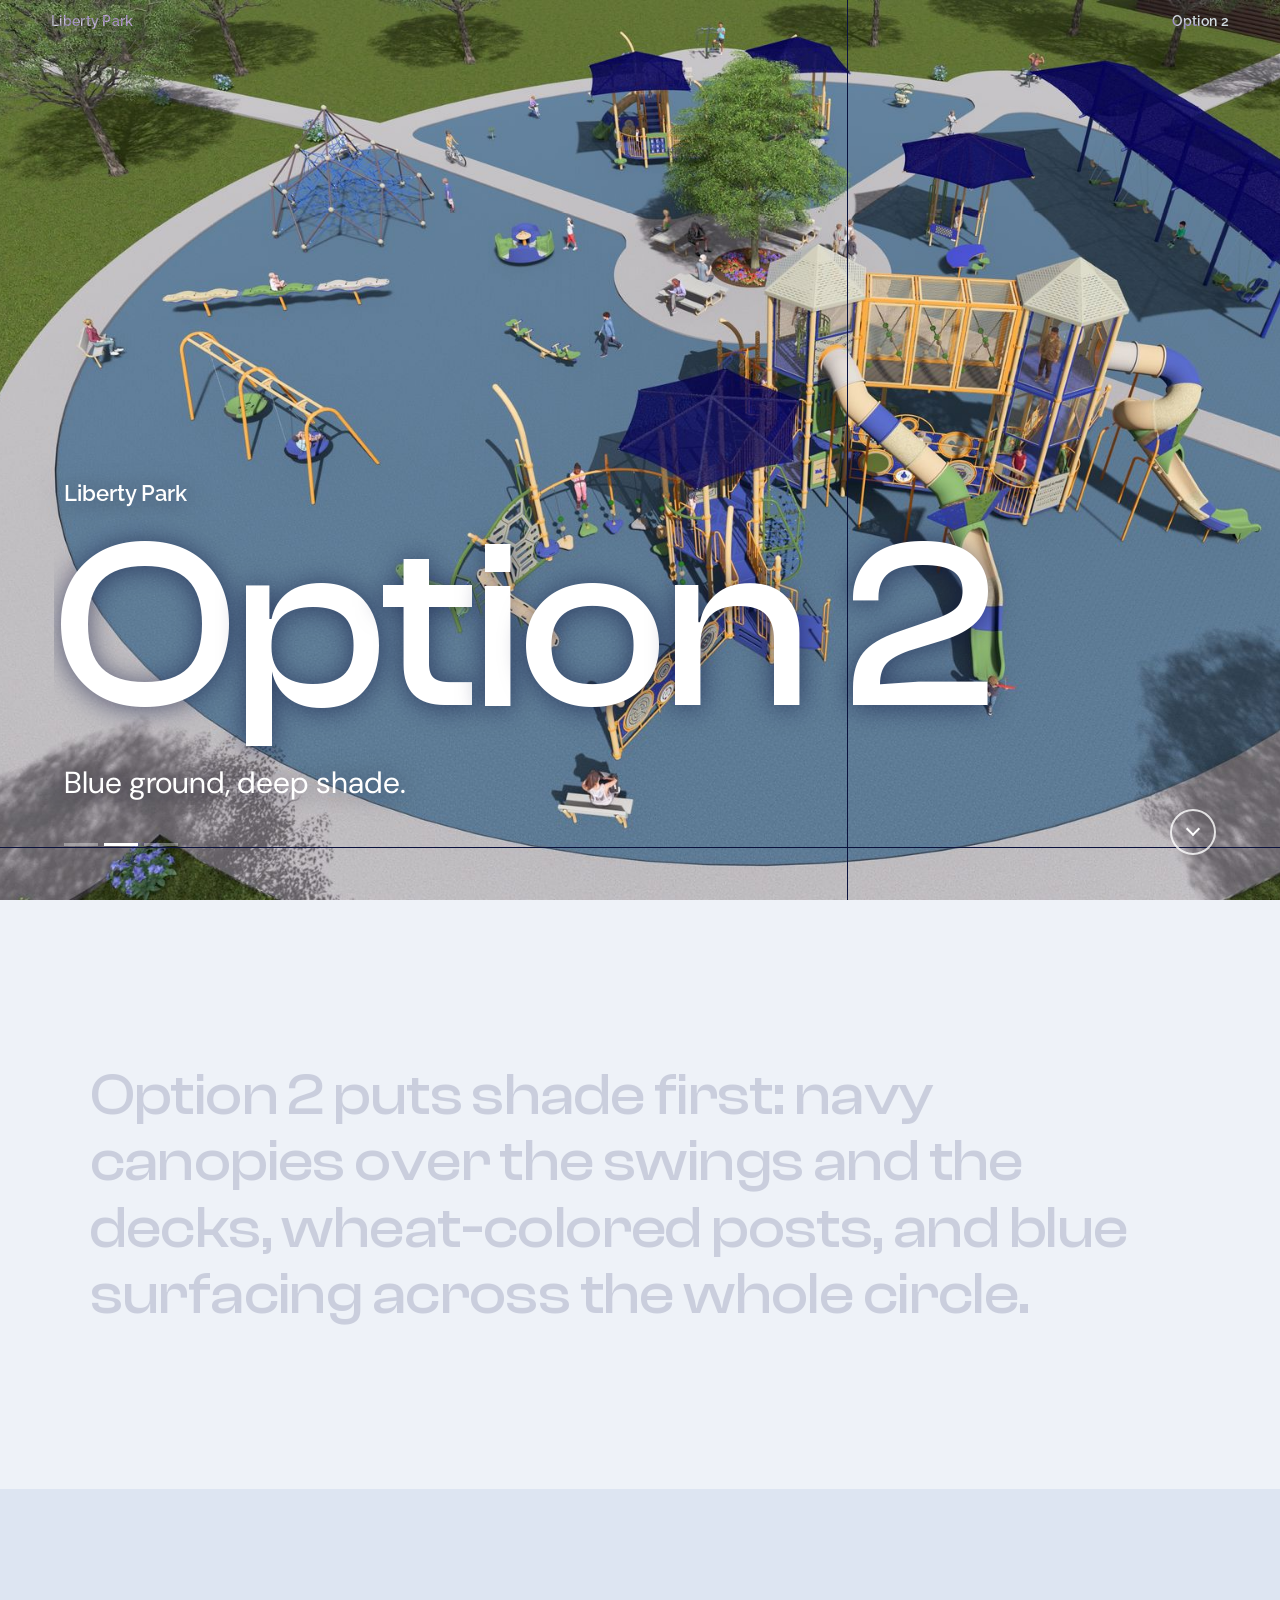
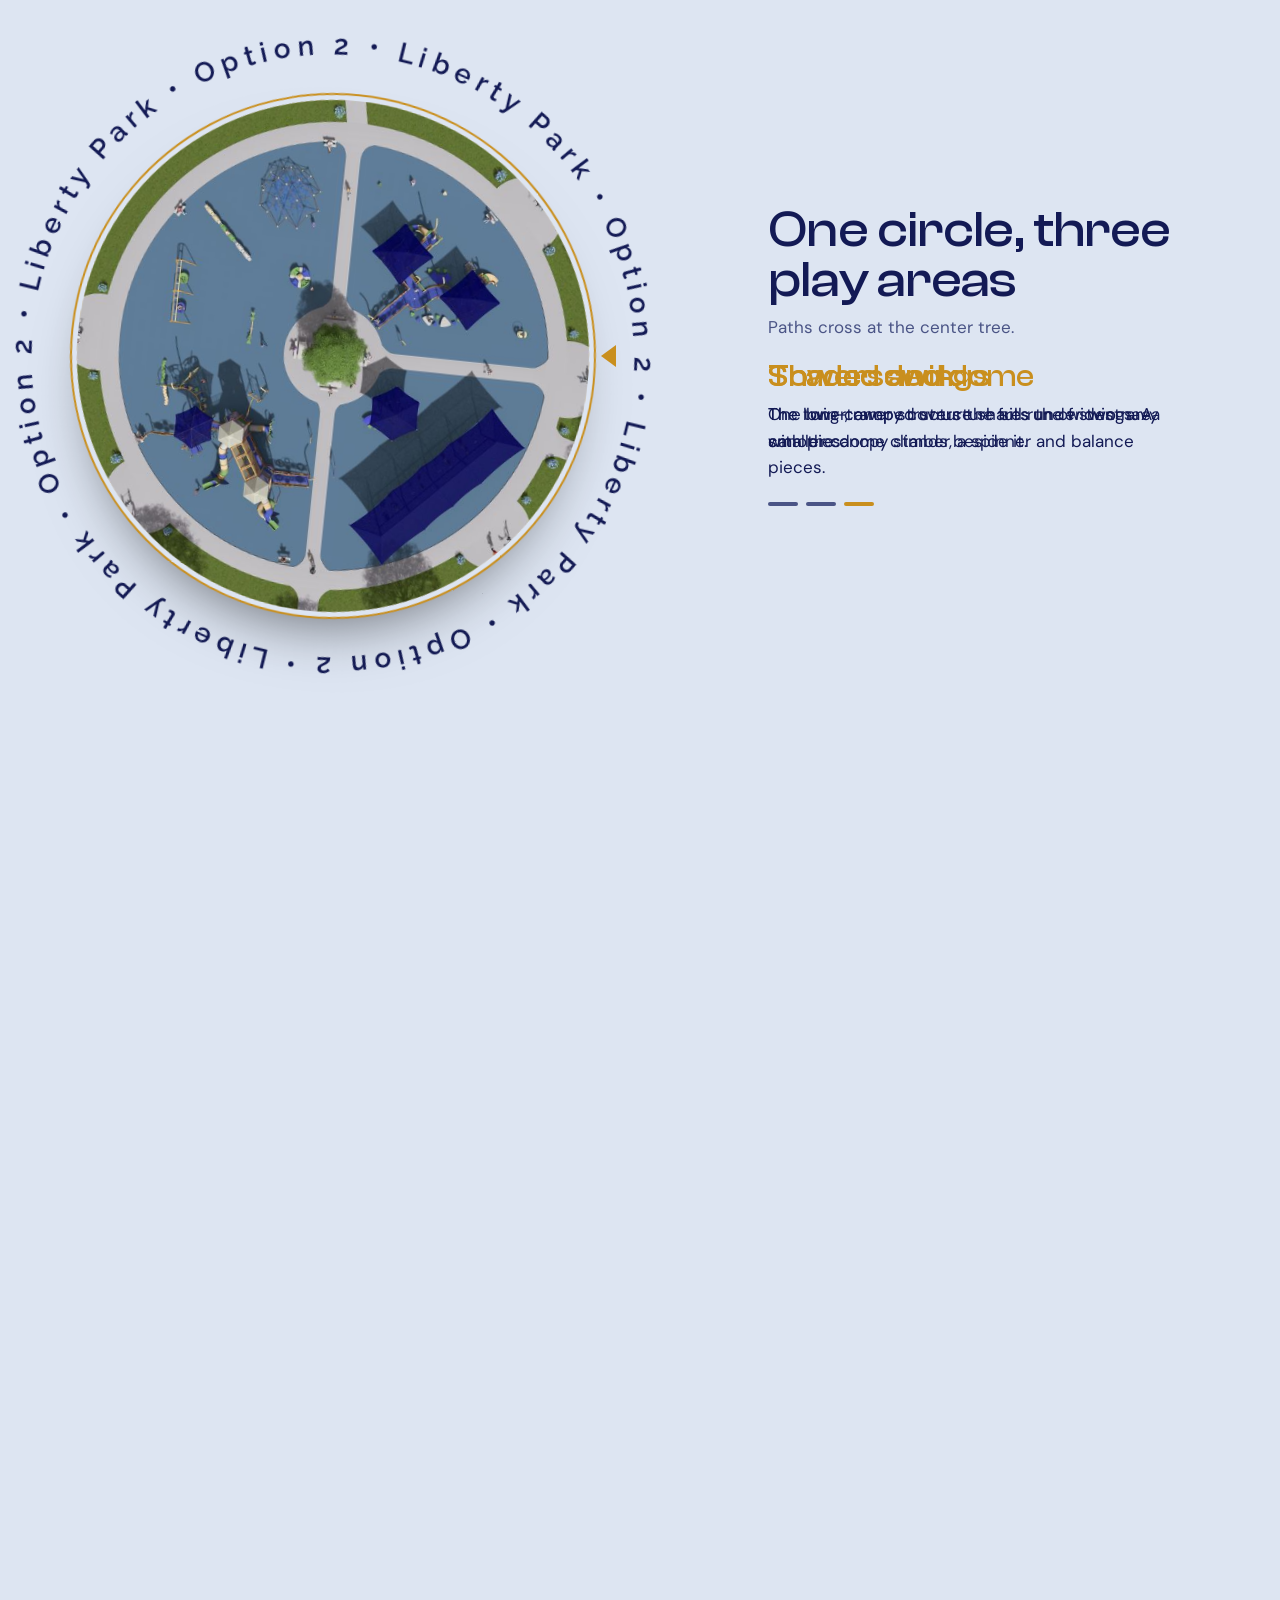
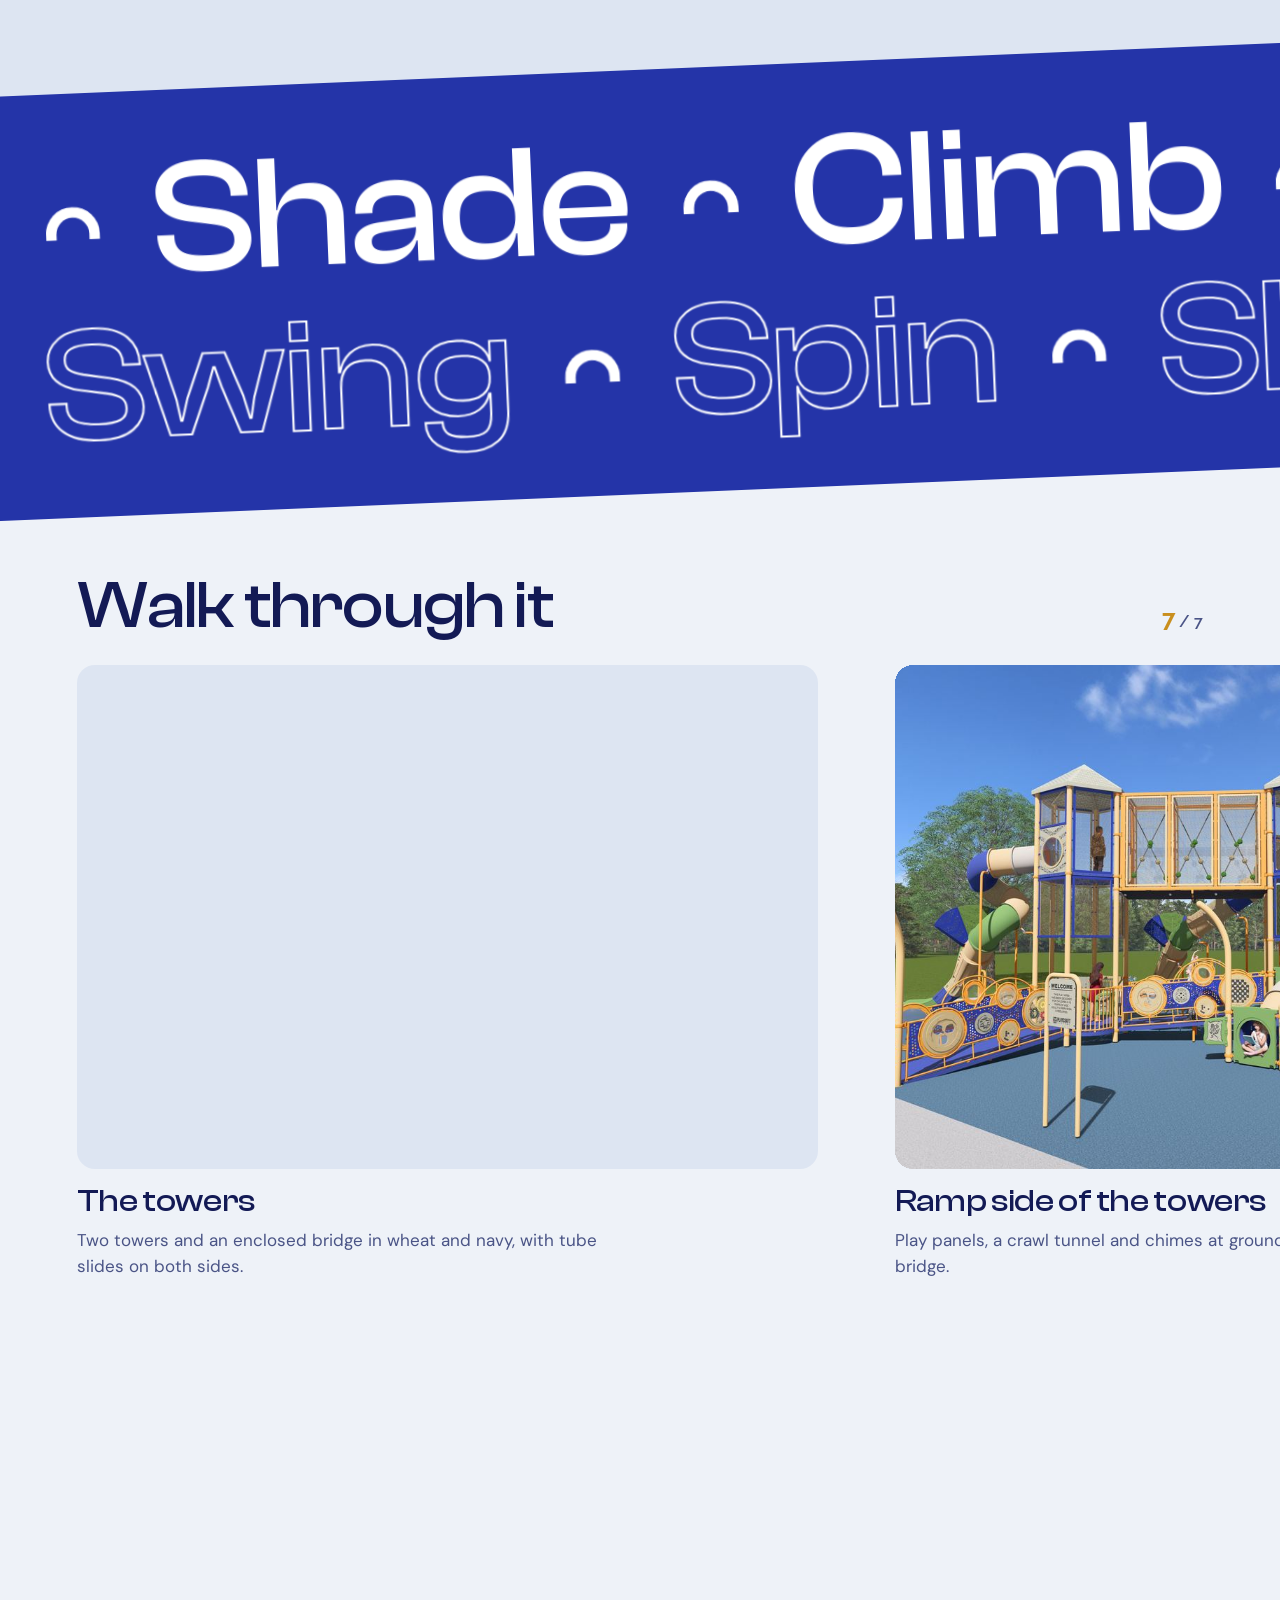
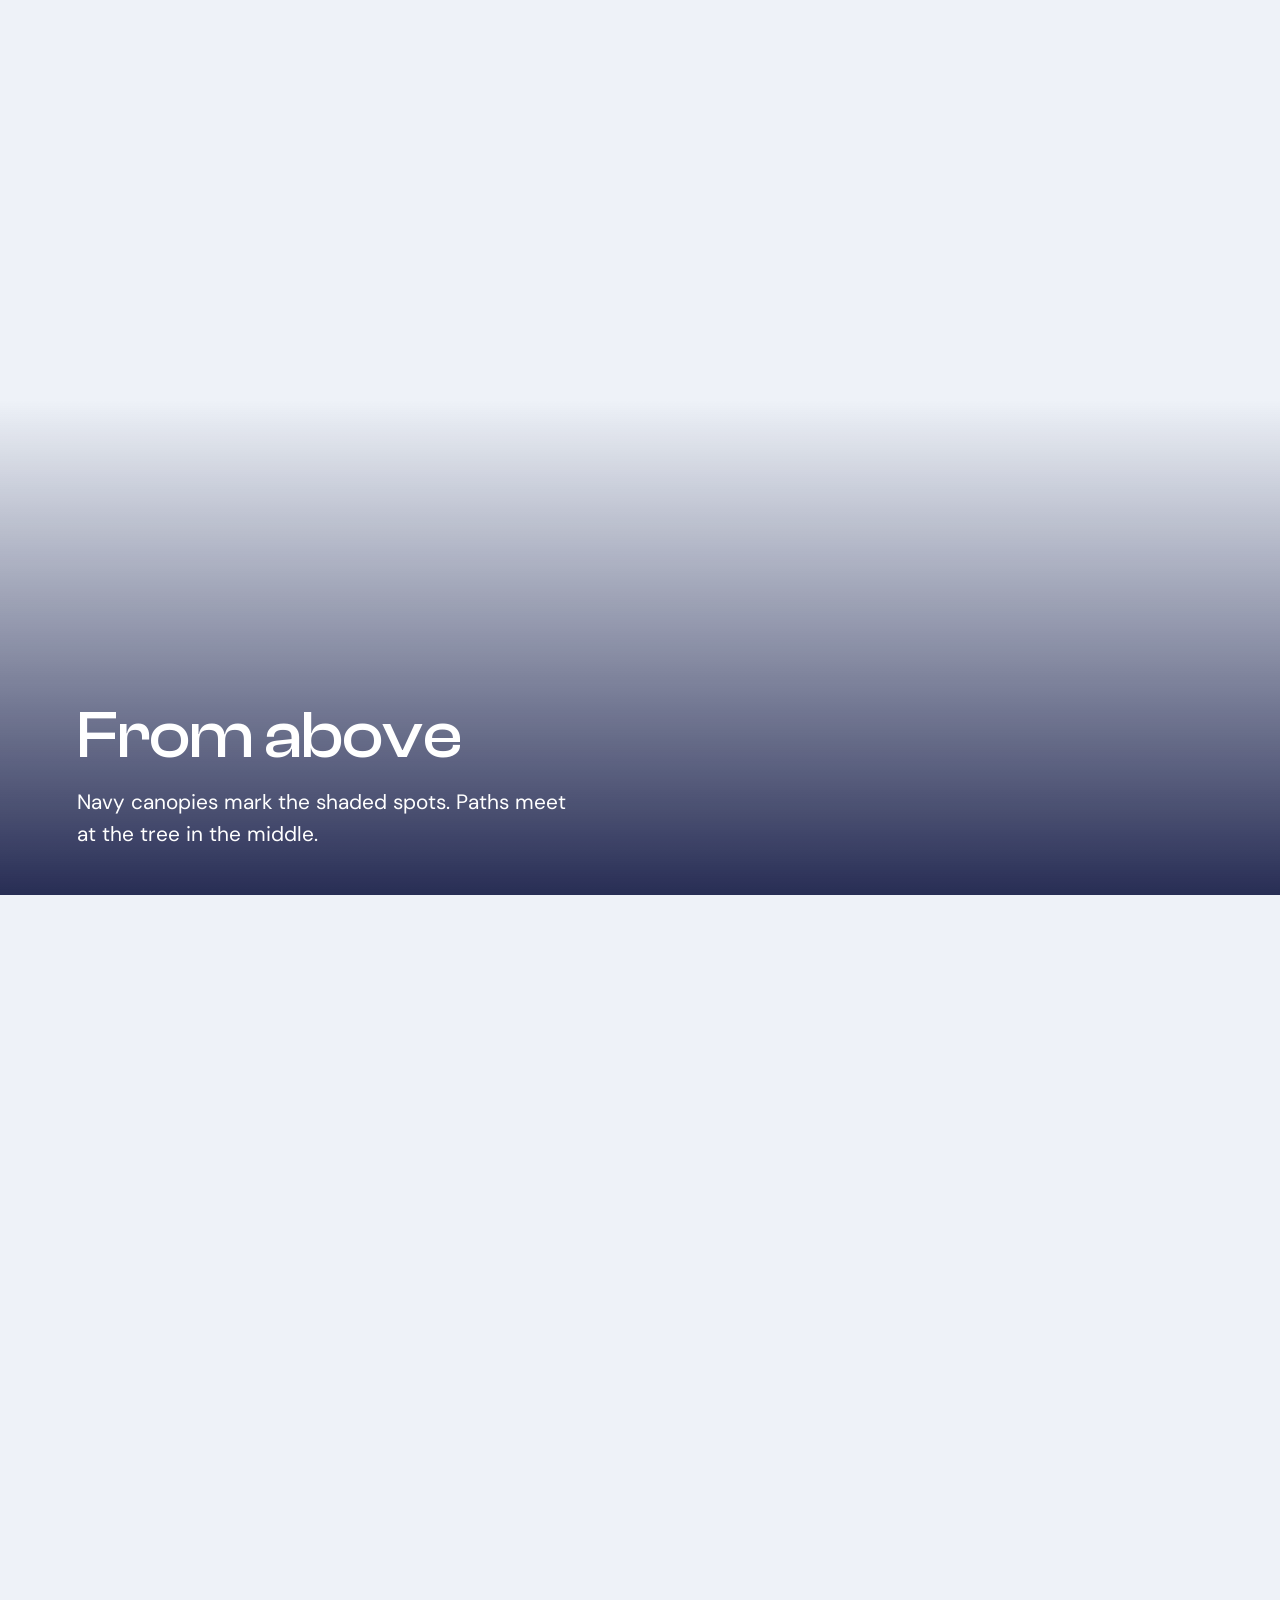
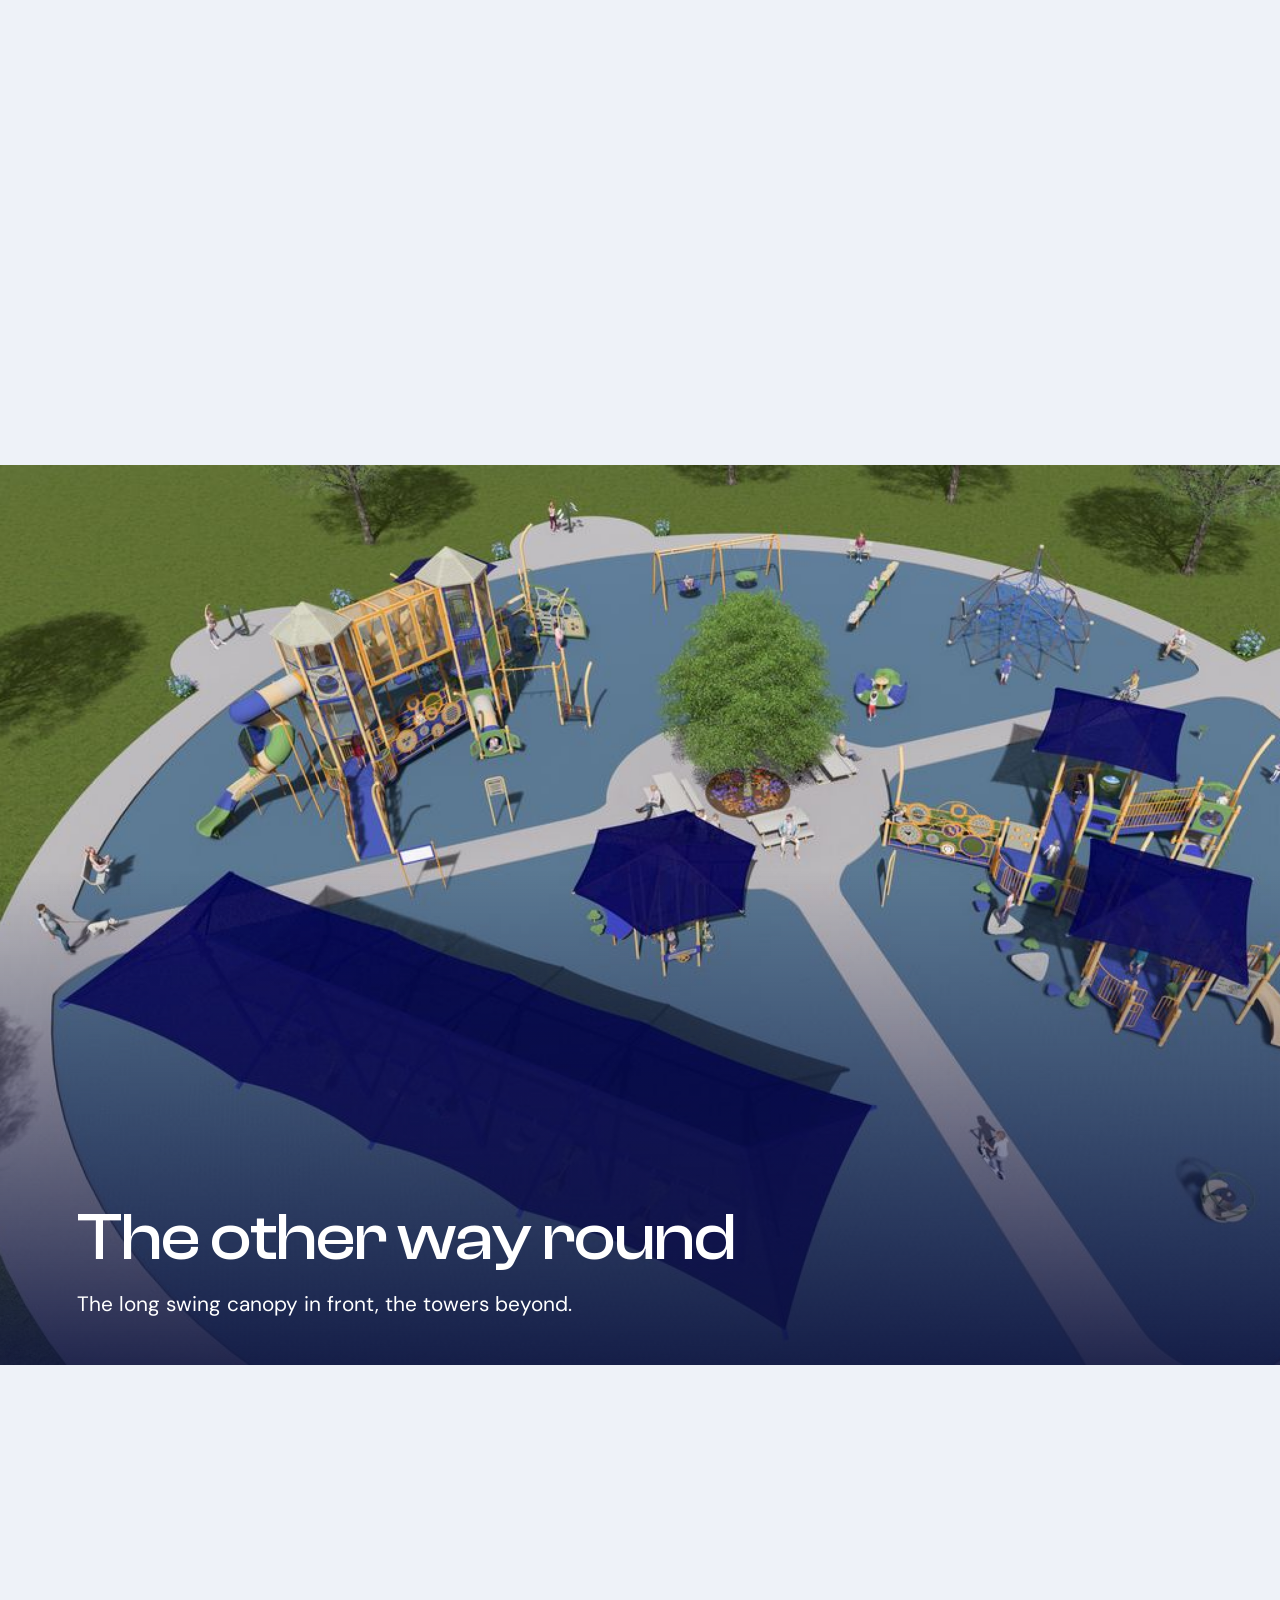
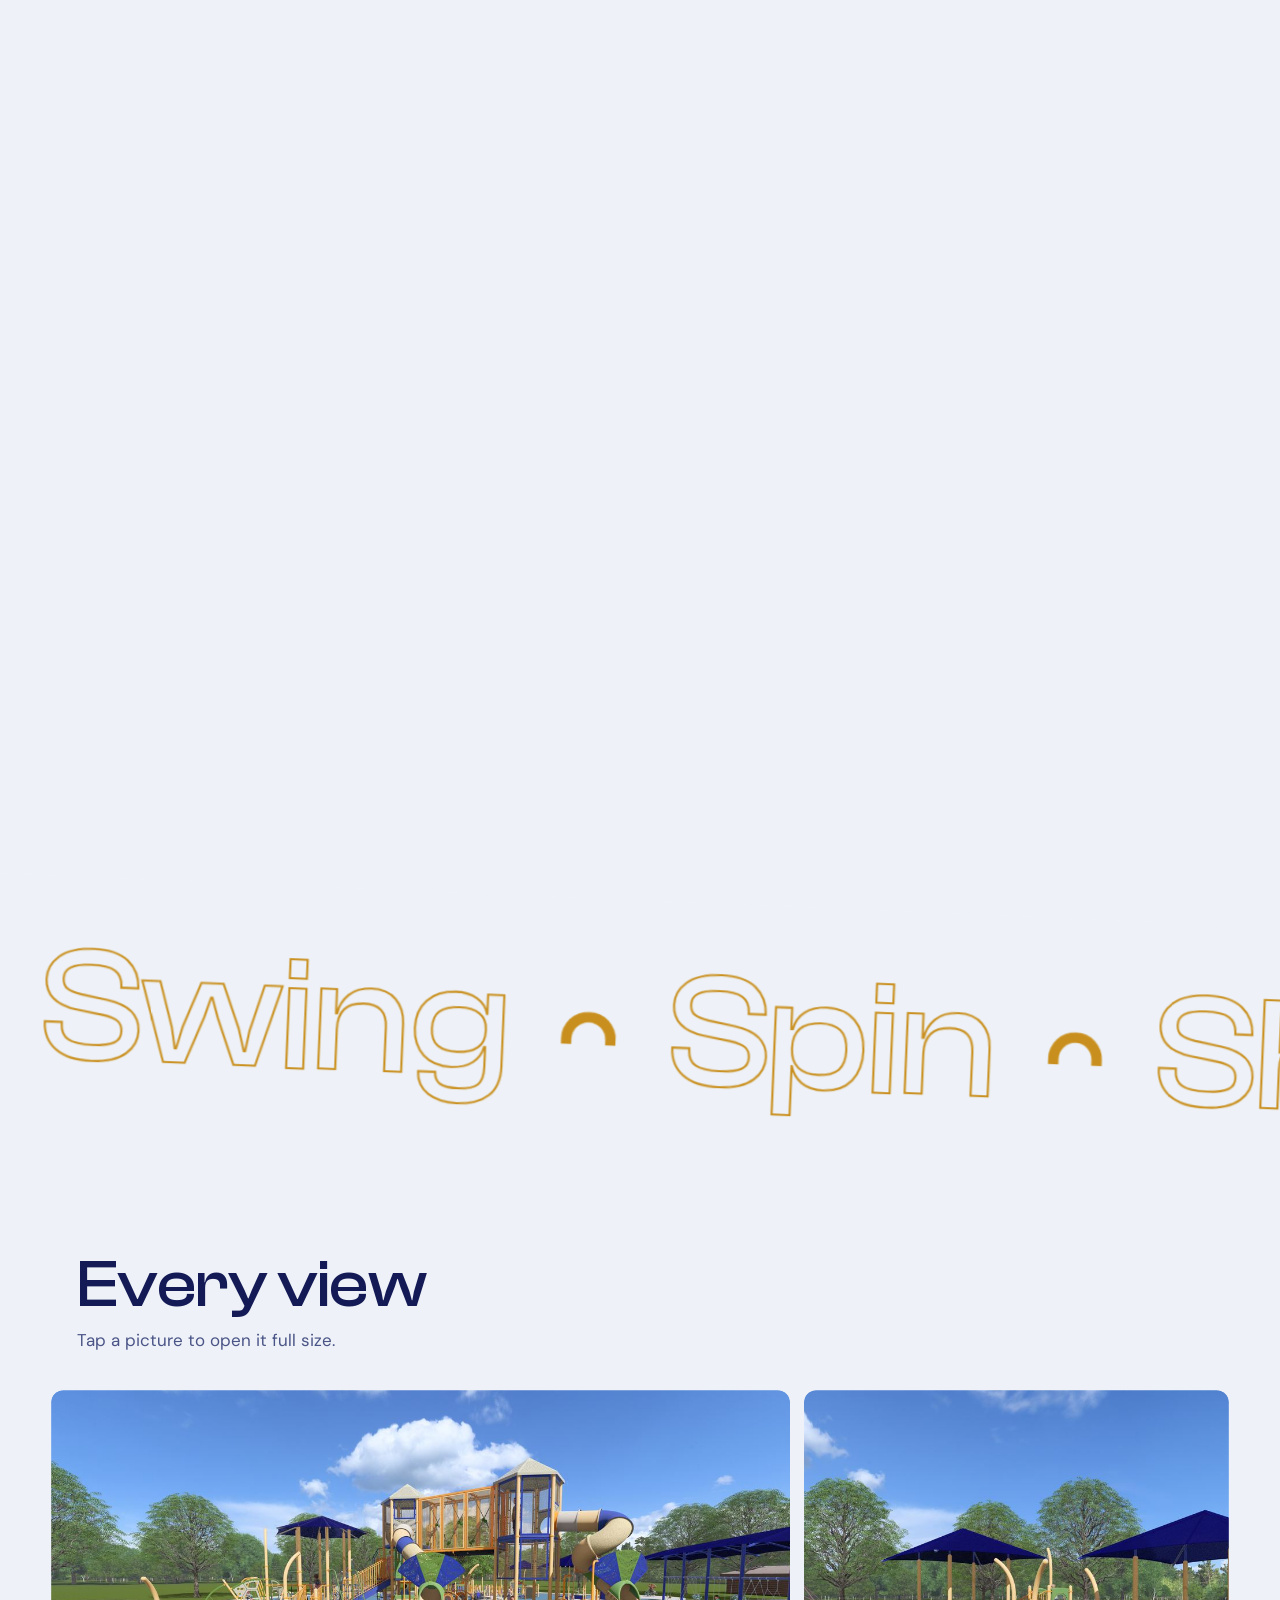
==== option-2/index.html @ f4aa1d99 "Add animated presentations and QR codes for Liberty Park options 1-3 One self-contained page per opt" ====
<!doctype html>
<html lang="en">
<head>
<meta charset="utf-8">
<meta name="viewport" content="width=device-width, initial-scale=1, viewport-fit=cover">
<title>Liberty Park, Option 2</title>
<meta name="description" content="Option 2 puts shade first: navy canopies over the swings and the decks, wheat-colored posts, and blue surfacing across the whole circle.">
<meta name="theme-color" content="#EEF2F8">
<meta property="og:type" content="website">
<meta property="og:title" content="Liberty Park, Option 2">
<meta property="og:description" content="Blue ground, deep shade.">
<meta property="og:image" content="https://jdietz18.github.io/Liberty-Park/img/option-2/01-1280.jpg">
<meta property="og:url" content="https://jdietz18.github.io/Liberty-Park/option-2/">
<link rel="icon" href="data:image/svg+xml,%3Csvg%20xmlns%3D%27http%3A%2F%2Fwww.w3.org%2F2000%2Fsvg%27%20viewBox%3D%270%200%2064%2064%27%3E%3Ccircle%20cx%3D%2732%27%20cy%3D%2732%27%20r%3D%2732%27%20fill%3D%27%232434A8%27%2F%3E%3Ctext%20x%3D%2732%27%20y%3D%2745%27%20font-family%3D%27Arial%2Csans-serif%27%20font-size%3D%2738%27%20font-weight%3D%27700%27%20text-anchor%3D%27middle%27%20fill%3D%27%23FFFFFF%27%3E2%3C%2Ftext%3E%3C%2Fsvg%3E">
<link rel="preconnect" href="https://fonts.googleapis.com">
<link rel="preconnect" href="https://fonts.gstatic.com" crossorigin>
<link href="https://fonts.googleapis.com/css2?family=DM+Sans:opsz,wght@9..40,400;9..40,500;9..40,700&family=Raleway:wght@500;600;700&display=swap" rel="stylesheet">
<link rel="preload" as="image" href="../img/option-2/01-1920.jpg" imagesrcset="../img/option-2/01-1280.jpg 1280w, ../img/option-2/01-1920.jpg 1920w, ../img/option-2/01-2560.jpg 2560w" imagesizes="(max-width: 700px) 640px, 120vw">
<script>document.documentElement.className = 'js' + (matchMedia('(prefers-reduced-motion: reduce)').matches ? '' : ' motion');</script>
<style>
@font-face{font-family:"Clash Display";font-weight:500;font-style:normal;font-display:swap;src:url([data-uri]) format("woff2")}
:root{--bg:#EEF2F8;--panel:#DDE5F2;--ink:#131A55;--muted:#4A5486;--a1:#2434A8;--a2:#C98F1E;--a3:#5E8F2F;--on-a1:#FFFFFF;--scrim:12, 18, 62}
/* Liberty Park option pages. Inlined into each page by build.py.
   Colors come from :root variables that build.py writes per option.
   Motion rules live under .motion (set in <head> unless the visitor asks for
   reduced motion); without it every section falls back to a plain layout. */

*,*::before,*::after{box-sizing:border-box}
*{margin:0}
html{-webkit-text-size-adjust:100%}
body{background:var(--bg);color:var(--ink);font:400 17px/1.55 "DM Sans",system-ui,-apple-system,"Segoe UI",sans-serif;overflow-x:clip;-webkit-font-smoothing:antialiased}
img{display:block;max-width:100%}
button{font:inherit;color:inherit;background:none;border:0;padding:0;cursor:pointer}
h1,h2,h3,.foot__big,.band__row{font-family:"Clash Display","DM Sans",system-ui,sans-serif;font-weight:500;line-height:.98;letter-spacing:-.012em}
h2{font-size:clamp(2rem,7.4vw,4.2rem)}
:focus-visible{outline:3px solid var(--a2);outline-offset:3px}

/* ---------- top bar ---------- */
.bar{position:fixed;inset:0 0 auto 0;z-index:40;display:flex;justify-content:space-between;padding:calc(14px + env(safe-area-inset-top)) max(18px,4vw) 12px;font:600 14px/1 "Raleway",sans-serif;letter-spacing:.02em;color:#fff;mix-blend-mode:difference;pointer-events:none}
.bar__progress{position:absolute;left:0;right:0;bottom:0;height:3px;background:#fff;transform:scaleX(0);transform-origin:0 50%}

/* ---------- opening iris ---------- */
.iris{display:none}
.motion .iris{display:grid;place-items:center;position:absolute;inset:0 0 auto 0;height:100svh;min-height:560px;background:var(--a1);z-index:1}
.iris__ring{width:22vmin;height:22vmin;border-radius:50%;border:3px solid var(--on-a1);border-right-color:transparent;animation:spin 1s linear infinite}
.motion.opened .iris{display:none}
@keyframes spin{to{transform:rotate(360deg)}}

/* ---------- hero ---------- */
.hero{position:relative;z-index:2;height:100svh;min-height:560px;overflow:hidden;background:rgb(var(--scrim));--w:max(118vw,calc(100svh * 1.3))}
.motion .hero{clip-path:circle(0 at 50% 56%)}
.motion.ready .hero{clip-path:circle(150% at 50% 56%);transition:clip-path 1.6s cubic-bezier(.76,0,.18,1)}
.motion.opened .hero{clip-path:none;transition:none}
/* The incoming slide fades in over the outgoing one, which stays solid
   underneath (.was) so the dark background never shows through mid-change. */
.hero__slide{position:absolute;inset:0;opacity:0}
.hero__slide.was{opacity:1;z-index:1}
.hero__slide.on{opacity:1;z-index:2;transition:opacity 1.8s ease}
.hero__slide img{position:absolute;top:0;left:0;height:100%;width:100%;max-width:none;object-fit:cover}
.motion .hero__slide img{width:var(--w);animation:pan 18s ease-in-out infinite alternate;will-change:transform}
.motion .hero__slide:nth-child(even) img{animation-direction:alternate-reverse}
@keyframes pan{
  from{transform:translate3d(0,0,0) scale(1.03)}
  to{transform:translate3d(calc(100vw - var(--w)),0,0) scale(1.1)}
}
.hero::after{content:"";position:absolute;inset:0;pointer-events:none;background:linear-gradient(180deg,rgba(var(--scrim),.5) 0,rgba(var(--scrim),0) 26%,rgba(var(--scrim),0) 42%,rgba(var(--scrim),.86) 100%)}
.hero__text{position:absolute;z-index:2;left:max(18px,5vw);right:max(18px,5vw);bottom:calc(11vh + env(safe-area-inset-bottom));color:#fff;text-shadow:0 2px 26px rgba(var(--scrim),.6);will-change:transform,opacity}
.hero__park{font:600 clamp(1rem,2.6vw,1.35rem)/1 "Raleway",sans-serif;margin-bottom:.5em}
.hero__title{font-size:clamp(4rem,19.5vw,15rem);line-height:.86;overflow:hidden;padding:.04em 0 .14em;margin-left:-.04em}
.hero__title .ch{display:inline-block;white-space:pre}
.motion .hero__title .ch{transform:translateY(118%) rotate(8deg);transform-origin:0 100%}
.motion.ready .hero__title .ch{transform:none;transition:transform 1s cubic-bezier(.16,.84,.24,1) calc(.75s + var(--i) * 55ms)}
.hero__line{font-size:clamp(1.15rem,3.4vw,1.9rem);line-height:1.2;max-width:22ch}
.motion .hero__park,.motion .hero__line{opacity:0;transform:translateY(14px)}
.motion.ready .hero__park,.motion.ready .hero__line{opacity:1;transform:none;transition:opacity .8s ease 1.3s,transform .8s ease 1.3s}
.hero__ticks{position:absolute;z-index:2;left:max(18px,5vw);bottom:calc(6vh + env(safe-area-inset-bottom));display:flex;gap:6px}
.hero__ticks i{display:block;width:34px;height:3px;background:rgba(255,255,255,.34);overflow:hidden}
.hero__ticks i::after{content:"";display:block;height:100%;background:#fff;transform:scaleX(0);transform-origin:0 50%}
.hero__ticks i.on::after{animation:tick var(--slide-ms,6500ms) linear forwards}
@keyframes tick{to{transform:scaleX(1)}}
.hero__cue{position:absolute;z-index:2;right:max(18px,5vw);bottom:calc(5vh + env(safe-area-inset-bottom));width:46px;height:46px;border-radius:50%;border:2px solid rgba(255,255,255,.8);display:grid;place-items:center}
.hero__cue span{width:10px;height:10px;border-right:2px solid #fff;border-bottom:2px solid #fff;transform:translateY(-3px) rotate(45deg)}
.motion .hero__cue span{animation:cue 1.6s ease-in-out infinite}
@keyframes cue{0%,100%{transform:translateY(-6px) rotate(45deg)}50%{transform:translateY(2px) rotate(45deg)}}

/* ---------- lede ---------- */
.lede{padding:clamp(5rem,18vh,11rem) max(22px,7vw)}
.lede__text{font-family:"Clash Display","DM Sans",sans-serif;font-weight:500;font-size:clamp(1.75rem,5.4vw,3.7rem);line-height:1.12;letter-spacing:-.01em;max-width:20em}
.motion .lede__text .w{opacity:.16}

/* ---------- plan wheel ---------- */
.wheel{position:relative;background:var(--panel)}
.motion .wheel{height:380vh}
.wheel__pin{display:grid;gap:3.5vh;padding:78px max(22px,6vw) 5vh;align-content:center;justify-items:center;overflow:hidden}
.motion .wheel__pin{position:sticky;top:0;height:100svh;min-height:560px}
.wheel__stage{position:relative;width:min(66vw,38svh);aspect-ratio:1;margin:min(9vw,5svh) 0}
.wheel__disc{position:absolute;inset:0;border-radius:50%;overflow:hidden;will-change:transform;box-shadow:0 0 0 5px var(--panel),0 0 0 7px var(--a2),0 34px 60px -24px rgba(0,0,0,.55)}
.wheel__disc img{position:absolute;height:100%;width:auto;max-width:none}
.wheel__ring{position:absolute;inset:-14%;width:128%;height:128%;overflow:visible;will-change:transform}
.wheel__ring text{font:600 8.4px "Raleway",sans-serif;fill:var(--ink);letter-spacing:.06em}
.wheel__pointer{position:absolute;left:50%;top:100%;margin:10px 0 0 -11px;border:11px solid transparent;border-top:0;border-bottom:15px solid var(--a2)}
.wheel__copy{width:100%;max-width:30rem;text-align:center}
.wheel__copy h2{font-size:clamp(1.7rem,6.2vw,3.2rem)}
.wheel__sub{color:var(--muted);margin-top:.5em}
.wheel__zones{list-style:none;padding:0;margin-top:1.3em;display:grid;gap:1.2em}
.wheel__zones h3{font-size:clamp(1.3rem,4.6vw,1.9rem);color:var(--a2);margin-bottom:.3em}
.wheel__zones p{max-width:34ch;margin-inline:auto}
.motion .wheel__zones{gap:0}
.motion .wheel__zones li{grid-area:1/1;opacity:0;transform:translateY(18px);transition:opacity .45s ease,transform .45s ease}
.motion .wheel__zones li.on{opacity:1;transform:none}
.wheel__ticks{display:none}
.motion .wheel__ticks{display:flex;justify-content:center;gap:8px;margin-top:1.3em}
.wheel__ticks i{width:30px;height:4px;border-radius:2px;background:var(--muted);opacity:.4;transition:opacity .3s,background .3s}
.wheel__ticks i.on{background:var(--a2);opacity:1}

@media (min-width:900px) and (min-aspect-ratio:1/1){
  .wheel__pin{grid-template-columns:auto minmax(0,30rem);gap:8vw;justify-content:center;align-items:center}
  .wheel__stage{width:min(40vw,62svh);margin:0 6vw 0 0}
  .wheel__pointer{left:100%;top:50%;margin:-11px 0 0 12px;border:11px solid transparent;border-left:0;border-right:15px solid var(--a2)}
  .wheel__copy{text-align:left}
  .wheel__zones p{margin-inline:0}
  .motion .wheel__ticks{justify-content:flex-start}
}

/* ---------- word band ---------- */
.band{position:relative;z-index:3;overflow:hidden;padding:5vh 0;background:var(--a1);color:var(--on-a1);transform:rotate(-2.4deg) scale(1.06);margin:-3vh 0}
.band--back{transform:rotate(2.4deg) scale(1.06);background:var(--bg);color:var(--ink)}
.band__row{display:flex;align-items:center;gap:.32em;width:max-content;white-space:nowrap;font-size:clamp(3.2rem,13vw,9.5rem);line-height:1.02;will-change:transform}
.band__row--line span{color:transparent;-webkit-text-stroke:2px var(--on-a1)}
.band--back .band__row--line span{-webkit-text-stroke-color:var(--a2)}
.band--back .band__row i{color:var(--a2)}
.band__row i{flex:0 0 auto;width:.34em;height:.34em;display:block}
.opt-1 .band__row i{border-radius:50%;border:.07em solid currentColor}
.opt-2 .band__row i{border-radius:1em 1em 0 0;border:.07em solid currentColor;border-bottom:0;height:.2em}
.opt-3 .band__row i{background:currentColor;clip-path:polygon(50% 0,100% 100%,0 100%);height:.42em}
html:not(.motion) .band{transform:none;margin:0}
html:not(.motion) .band__row{font-size:clamp(2rem,8vw,5rem)}

/* ---------- walk ---------- */
.walk{position:relative}
.walk__pin{display:flex;flex-direction:column;gap:3vh;padding:clamp(4rem,12vh,7rem) 0 6vh}
.walk__head{display:flex;justify-content:space-between;align-items:baseline;gap:1rem;padding:0 max(22px,6vw)}
.walk__count{font:600 1rem/1 "Raleway",sans-serif;color:var(--muted);white-space:nowrap;display:none}
.walk__count b{color:var(--a2);font-size:1.5em}
.walk__track{display:flex;gap:6vw;padding:0 max(22px,6vw) 12px;overflow-x:auto;scroll-snap-type:x mandatory;-webkit-overflow-scrolling:touch}
.scene{flex:0 0 auto;width:min(82vw,60rem);scroll-snap-align:center}
.scene__frame{display:block;width:100%;aspect-ratio:16/9;overflow:hidden;border-radius:18px;background:var(--panel)}
.scene__frame img{width:100%;height:100%;object-fit:cover}
.scene figcaption{padding-top:1em;max-width:34rem}
.scene h3{font-size:clamp(1.35rem,4.6vw,2rem);margin-bottom:.3em}
.scene p{color:var(--muted)}

.motion .walk{height:calc(100vh + var(--n) * 80vh)}
.motion .walk__pin{position:sticky;top:0;height:100svh;min-height:560px;justify-content:center;overflow:hidden;padding:78px 0 4vh}
.motion .walk__count{display:block}
.motion .walk__track{overflow:visible;scroll-snap-type:none;width:max-content;padding-bottom:0;will-change:transform}
.motion .scene{width:min(80vw,calc(58svh * 1.42))}
.motion .scene__frame{aspect-ratio:auto;height:46svh}
.motion .scene__frame img{width:auto;height:100%;min-width:100%;max-width:none;aspect-ratio:16/9;will-change:transform}
@media (min-width:900px) and (min-aspect-ratio:1/1){
  .motion .scene__frame{height:56svh}
}

/* ---------- aerials ---------- */
.above{position:relative;--e:1;--c:1;--p:.5}
.above__frame{position:relative;aspect-ratio:16/9;overflow:hidden}
.above__frame img{width:100%;height:100%;object-fit:cover}
.above__cap{padding:1.4em max(22px,6vw) 3.5em}
.above__cap h2{margin-bottom:.25em}
.above__cap p{max-width:36ch;font-size:clamp(1.05rem,2.6vw,1.3rem)}

.motion .above{height:230vh}
.motion .above__pin{position:sticky;top:0;height:100svh;min-height:560px;overflow:hidden}
.motion .above__frame{aspect-ratio:auto;height:100%;clip-path:inset(calc((1 - var(--e)) * 20%) calc((1 - var(--e)) * 9%) round calc((1 - var(--e)) * 44px))}
.motion .above__frame img{object-position:calc(22% + 56% * var(--p)) 50%;transform:scale(calc(1.34 - .34 * var(--e)));will-change:transform}
.motion .above__frame::after{content:"";position:absolute;inset:0;background:linear-gradient(180deg,rgba(var(--scrim),0) 45%,rgba(var(--scrim),.88) 100%);opacity:var(--c)}
.motion .above__cap{position:absolute;left:0;right:0;bottom:calc(5vh + env(safe-area-inset-bottom));padding-bottom:0;color:#fff;opacity:var(--c);transform:translateY(calc((1 - var(--c)) * 30px))}

/* ---------- every view ---------- */
.views{position:relative;z-index:4;padding:clamp(4.5rem,14vh,9rem) max(14px,4vw) clamp(4rem,10vh,7rem);background:var(--bg)}
.views__head{padding:0 max(8px,2vw);margin-bottom:2.2em}
.views__head p{color:var(--muted);margin-top:.5em}
.views__grid{display:flex;flex-wrap:wrap;gap:10px}
.view{position:relative;flex:1 1 calc(50% - 10px);aspect-ratio:16/9;overflow:hidden;border-radius:12px;background:var(--panel)}
.view:nth-child(3n+1){flex-basis:100%}
.view img{width:100%;height:100%;object-fit:cover;transition:transform .6s cubic-bezier(.2,.7,.2,1)}
.view span{position:absolute;left:0;right:0;bottom:0;padding:2.2em .9em .7em;text-align:left;font:600 .86rem/1.2 "Raleway",sans-serif;color:#fff;background:linear-gradient(180deg,rgba(var(--scrim),0),rgba(var(--scrim),.8))}
.view:hover img,.view:focus-visible img{transform:scale(1.06)}
.motion .view{clip-path:inset(0 0 100% 0 round 12px)}
.motion .view img{transform:scale(1.25)}
.motion .view.in{clip-path:inset(0 round 12px);transition:clip-path .9s cubic-bezier(.2,.8,.2,1) calc(var(--d,0) * 90ms)}
.motion .view.in img{transform:none;transition:transform 1.3s cubic-bezier(.2,.8,.2,1) calc(var(--d,0) * 90ms)}
.motion .view.in:hover img{transform:scale(1.06);transition-delay:0s}
@media (min-width:900px){
  .views__grid{gap:14px}
  .view{flex:1 1 calc(33.333% - 14px)}
  .view:nth-child(3n+1){flex-basis:calc(33.333% - 14px)}
  .view:nth-child(5n+1){flex-basis:calc(60% - 14px)}
}

.motion [data-rise]{clip-path:inset(0 0 100% 0);transform:translateY(.35em)}
.motion [data-rise].in{clip-path:inset(-10% 0 -20% 0);transform:none;transition:clip-path .9s cubic-bezier(.2,.8,.2,1),transform .9s cubic-bezier(.2,.8,.2,1)}

/* ---------- footer ---------- */
.foot{position:relative;z-index:4;padding:clamp(3.5rem,10vh,6rem) max(22px,6vw) calc(3rem + env(safe-area-inset-bottom));background:var(--a1);color:var(--on-a1);overflow:hidden}
.foot__big{font-size:clamp(4rem,19.5vw,15rem);line-height:.86;margin:0 0 .18em -.04em}
.foot__line{font:600 1.05rem/1.4 "Raleway",sans-serif}
.foot__note{max-width:44ch;margin-top:.6em;opacity:.86;font-size:.95rem}
.foot__others{display:flex;gap:1.2em;margin-top:1.6em;font:600 1rem "Raleway",sans-serif}
.foot a{color:inherit}
.foot__top{display:inline-block;margin-top:2em;font:600 1rem "Raleway",sans-serif;padding:.75em 1.3em;border:2px solid currentColor;border-radius:999px;text-decoration:none}

/* ---------- full-size viewer ---------- */
.lb{position:fixed;inset:0;z-index:60;background:rgba(var(--scrim),.97);color:#fff;display:grid;grid-template-rows:1fr auto}
.lb[hidden]{display:none}
.lb__scroll{min-height:0;display:flex;align-items:center;justify-content:center;overflow:hidden;padding:calc(58px + env(safe-area-inset-top)) 0 0}
.lb__scroll img{max-width:100%;max-height:100%;width:auto;height:auto;object-fit:contain}
.lb.fill .lb__scroll{overflow-x:auto;justify-content:flex-start;-webkit-overflow-scrolling:touch}
.lb.fill .lb__scroll img{height:100%;max-height:none;max-width:none;width:auto;aspect-ratio:16/9;flex:0 0 auto}
.lb__cap{padding:.9em 20px calc(5.2em + env(safe-area-inset-bottom));font-size:.95rem;line-height:1.35;text-align:center}
.lb__cap b{display:block;font:600 1rem "Raleway",sans-serif;margin-bottom:.15em}
.lb__btn{position:absolute;width:48px;height:48px;border-radius:50%;background:rgba(255,255,255,.14);display:grid;place-items:center;-webkit-backdrop-filter:blur(8px);backdrop-filter:blur(8px)}
.lb__btn svg{width:22px;height:22px;fill:none;stroke:#fff;stroke-width:2.4;stroke-linecap:round;stroke-linejoin:round}
.lb__x{top:calc(8px + env(safe-area-inset-top));right:12px}
.lb__prev{left:14px;bottom:calc(16px + env(safe-area-inset-bottom))}
.lb__next{right:14px;bottom:calc(16px + env(safe-area-inset-bottom))}
.lb__fit{position:absolute;left:50%;bottom:calc(22px + env(safe-area-inset-bottom));transform:translateX(-50%);font:600 .9rem "Raleway",sans-serif;padding:.6em 1.1em;border-radius:999px;background:rgba(255,255,255,.14);white-space:nowrap}
.motion .lb:not([hidden]) .lb__scroll img{animation:lb-in .45s cubic-bezier(.2,.8,.2,1)}
@keyframes lb-in{from{opacity:0;transform:scale(.94)}to{opacity:1;transform:none}}
.lb-open{overflow:hidden}

</style>
</head>
<body class="opt-2" id="top">

<div class="iris" aria-hidden="true"><span class="iris__ring"></span></div>

<header class="bar">
  <span>Liberty Park</span>
  <span>Option 2</span>
  <i class="bar__progress"></i>
</header>

<main>

<section class="hero">
  <div class="hero__slides">
    <div class="hero__slide on"><img src="../img/option-2/01-1920.jpg" srcset="../img/option-2/01-1280.jpg 1280w, ../img/option-2/01-1920.jpg 1920w, ../img/option-2/01-2560.jpg 2560w" sizes="(max-width: 700px) 640px, 120vw" width="2560" height="1440" alt="The towers. Two towers and an enclosed bridge in wheat and navy, with tube slides on both sides." decoding="async"></div>
    <div class="hero__slide"><img src="../img/option-2/09-1920.jpg" srcset="../img/option-2/09-1280.jpg 1280w, ../img/option-2/09-1920.jpg 1920w, ../img/option-2/09-2560.jpg 2560w" sizes="(max-width: 700px) 640px, 120vw" width="2560" height="1440" alt="Aerial, towers in front. Navy canopies mark the shaded spots." loading="lazy" decoding="async"></div>
    <div class="hero__slide"><img src="../img/option-2/02-1920.jpg" srcset="../img/option-2/02-1280.jpg 1280w, ../img/option-2/02-1920.jpg 1920w, ../img/option-2/02-2560.jpg 2560w" sizes="(max-width: 700px) 640px, 120vw" width="2560" height="1440" alt="Shaded deck. A ramped deck under two navy canopies, with play panels along the rail and stepping pods in front." loading="lazy" decoding="async"></div>
  </div>
  <div class="hero__text">
    <p class="hero__park">Liberty Park</p>
    <h1 class="hero__title" data-chars>Option 2</h1>
    <p class="hero__line">Blue ground, deep shade.</p>
  </div>
  <div class="hero__ticks" aria-hidden="true"><i></i><i></i><i></i></div>
  <a class="hero__cue" href="#lede" aria-label="Scroll down to the design"><span></span></a>
</section>

<section class="lede" id="lede">
  <p class="lede__text" data-words>Option 2 puts shade first: navy canopies over the swings and the decks, wheat-colored posts, and blue surfacing across the whole circle.</p>
</section>

<section class="wheel" id="plan">
  <div class="wheel__pin">
    <div class="wheel__stage">
      <svg class="wheel__ring" viewBox="0 0 200 200" aria-hidden="true">
        <defs><path id="ring-path" d="M100,100 m-92,0 a92,92 0 1,1 184,0 a92,92 0 1,1 -184,0"/></defs>
        <text><textPath href="#ring-path" textLength="572" lengthAdjust="spacing">Liberty Park  •  Option 2  •  Liberty Park  •  Option 2  •  Liberty Park  •  Option 2  •  Liberty Park  •  Option 2  •</textPath></text>
      </svg>
      <div class="wheel__disc">
        <img src="../img/option-2/03-1280.jpg" srcset="../img/option-2/03-1280.jpg 1280w, ../img/option-2/03-1920.jpg 1920w, ../img/option-2/03-2560.jpg 2560w" sizes="(max-width: 700px) 430px, 75vw" width="2560" height="1440" alt="Plan view of option 2: a circular play area divided by paths, with a tree at the center." style="left:-39.42%;top:0.00%">
      </div>
      <i class="wheel__pointer" aria-hidden="true"></i>
    </div>
    <div class="wheel__copy">
      <h2>One circle, three play areas</h2>
      <p class="wheel__sub">Paths cross at the center tree.</p>
      <ol class="wheel__zones">
        <li class="on"><h3>Towers and dome</h3><p>The twin-tower structure shares the widest area with the dome climber, a spinner and balance pieces.</p></li>
        <li><h3>Shaded swings</h3><p>One long canopy covers the full run of swings. A smaller canopy stands beside it.</p></li>
        <li><h3>Shaded deck</h3><p>The lower, ramped structure sits under two navy canopies.</p></li>
      </ol>
      <div class="wheel__ticks" aria-hidden="true"><i class="on"></i><i></i><i></i></div>
    </div>
  </div>
</section>

<div class="band" aria-hidden="true">
  <div class="band__row band__row--fill" data-dir="-1"><span>Climb</span><i></i><span>Slide</span><i></i><span>Swing</span><i></i><span>Spin</span><i></i><span>Shade</span><i></i><span>Climb</span><i></i><span>Slide</span><i></i><span>Swing</span><i></i><span>Spin</span><i></i><span>Shade</span><i></i><span>Climb</span><i></i><span>Slide</span><i></i><span>Swing</span><i></i><span>Spin</span><i></i><span>Shade</span><i></i><span>Climb</span><i></i><span>Slide</span><i></i><span>Swing</span><i></i><span>Spin</span><i></i><span>Shade</span><i></i><span>Climb</span><i></i><span>Slide</span><i></i><span>Swing</span><i></i><span>Spin</span><i></i><span>Shade</span><i></i><span>Climb</span><i></i><span>Slide</span><i></i><span>Swing</span><i></i><span>Spin</span><i></i><span>Shade</span><i></i></div>
  <div class="band__row band__row--line" data-dir="1"><span>Climb</span><i></i><span>Slide</span><i></i><span>Swing</span><i></i><span>Spin</span><i></i><span>Shade</span><i></i><span>Climb</span><i></i><span>Slide</span><i></i><span>Swing</span><i></i><span>Spin</span><i></i><span>Shade</span><i></i><span>Climb</span><i></i><span>Slide</span><i></i><span>Swing</span><i></i><span>Spin</span><i></i><span>Shade</span><i></i><span>Climb</span><i></i><span>Slide</span><i></i><span>Swing</span><i></i><span>Spin</span><i></i><span>Shade</span><i></i><span>Climb</span><i></i><span>Slide</span><i></i><span>Swing</span><i></i><span>Spin</span><i></i><span>Shade</span><i></i><span>Climb</span><i></i><span>Slide</span><i></i><span>Swing</span><i></i><span>Spin</span><i></i><span>Shade</span><i></i></div>
</div>

<section class="walk" id="walk" style="--n:7">
  <div class="walk__pin">
    <header class="walk__head">
      <h2>Walk through it</h2>
      <p class="walk__count" aria-hidden="true"><b>1</b> / 7</p>
    </header>
    <div class="walk__track">
      <figure class="scene"><button class="scene__frame" type="button" data-open="0" aria-label="Open full size: The towers"><img src="../img/option-2/01-1280.jpg" srcset="../img/option-2/01-1280.jpg 1280w, ../img/option-2/01-1920.jpg 1920w, ../img/option-2/01-2560.jpg 2560w" sizes="(max-width: 700px) 600px, 72vw" width="2560" height="1440" alt="The towers. Two towers and an enclosed bridge in wheat and navy, with tube slides on both sides." decoding="async"></button><figcaption><h3>The towers</h3><p>Two towers and an enclosed bridge in wheat and navy, with tube slides on both sides.</p></figcaption></figure>
      <figure class="scene"><button class="scene__frame" type="button" data-open="3" aria-label="Open full size: Ramp side of the towers"><img src="../img/option-2/04-1280.jpg" srcset="../img/option-2/04-1280.jpg 1280w, ../img/option-2/04-1920.jpg 1920w, ../img/option-2/04-2560.jpg 2560w" sizes="(max-width: 700px) 600px, 72vw" width="2560" height="1440" alt="Ramp side of the towers. Play panels, a crawl tunnel and chimes at ground level, below the bridge." decoding="async"></button><figcaption><h3>Ramp side of the towers</h3><p>Play panels, a crawl tunnel and chimes at ground level, below the bridge.</p></figcaption></figure>
      <figure class="scene"><button class="scene__frame" type="button" data-open="7" aria-label="Open full size: Tower close up"><img src="../img/option-2/08-1280.jpg" srcset="../img/option-2/08-1280.jpg 1280w, ../img/option-2/08-1920.jpg 1920w, ../img/option-2/08-2560.jpg 2560w" sizes="(max-width: 700px) 600px, 72vw" width="2560" height="1440" alt="Tower close up. Curved posts, climbers and a slide gather at the taller tower." loading="lazy" decoding="async"></button><figcaption><h3>Tower close up</h3><p>Curved posts, climbers and a slide gather at the taller tower.</p></figcaption></figure>
      <figure class="scene"><button class="scene__frame" type="button" data-open="1" aria-label="Open full size: Shaded deck"><img src="../img/option-2/02-1280.jpg" srcset="../img/option-2/02-1280.jpg 1280w, ../img/option-2/02-1920.jpg 1920w, ../img/option-2/02-2560.jpg 2560w" sizes="(max-width: 700px) 600px, 72vw" width="2560" height="1440" alt="Shaded deck. A ramped deck under two navy canopies, with play panels along the rail and stepping pods in front." loading="lazy" decoding="async"></button><figcaption><h3>Shaded deck</h3><p>A ramped deck under two navy canopies, with play panels along the rail and stepping pods in front.</p></figcaption></figure>
      <figure class="scene"><button class="scene__frame" type="button" data-open="4" aria-label="Open full size: Slides and shade"><img src="../img/option-2/05-1280.jpg" srcset="../img/option-2/05-1280.jpg 1280w, ../img/option-2/05-1920.jpg 1920w, ../img/option-2/05-2560.jpg 2560w" sizes="(max-width: 700px) 600px, 72vw" width="2560" height="1440" alt="Slides and shade. The lower structure, with slides at each end and canopies overhead." loading="lazy" decoding="async"></button><figcaption><h3>Slides and shade</h3><p>The lower structure, with slides at each end and canopies overhead.</p></figcaption></figure>
      <figure class="scene"><button class="scene__frame" type="button" data-open="5" aria-label="Open full size: Dome climber"><img src="../img/option-2/06-1280.jpg" srcset="../img/option-2/06-1280.jpg 1280w, ../img/option-2/06-1920.jpg 1920w, ../img/option-2/06-2560.jpg 2560w" sizes="(max-width: 700px) 600px, 72vw" width="2560" height="1440" alt="Dome climber. A rope net strung inside a frame of angled poles." loading="lazy" decoding="async"></button><figcaption><h3>Dome climber</h3><p>A rope net strung inside a frame of angled poles.</p></figcaption></figure>
      <figure class="scene"><button class="scene__frame" type="button" data-open="6" aria-label="Open full size: Shaded swings"><img src="../img/option-2/07-1280.jpg" srcset="../img/option-2/07-1280.jpg 1280w, ../img/option-2/07-1920.jpg 1920w, ../img/option-2/07-2560.jpg 2560w" sizes="(max-width: 700px) 600px, 72vw" width="2560" height="1440" alt="Shaded swings. A long canopy covers the full run of swings." loading="lazy" decoding="async"></button><figcaption><h3>Shaded swings</h3><p>A long canopy covers the full run of swings.</p></figcaption></figure>
    </div>
  </div>
</section>

<section class="above">
  <div class="above__pin">
    <div class="above__frame"><img src="../img/option-2/09-1280.jpg" srcset="../img/option-2/09-1280.jpg 1280w, ../img/option-2/09-1920.jpg 1920w, ../img/option-2/09-2560.jpg 2560w" sizes="(max-width: 700px) 640px, 100vw" width="2560" height="1440" alt="Aerial, towers in front. Navy canopies mark the shaded spots." loading="lazy" decoding="async"></div>
    <div class="above__cap"><h2>From above</h2><p>Navy canopies mark the shaded spots. Paths meet at the tree in the middle.</p></div>
  </div>
</section>

<section class="above">
  <div class="above__pin">
    <div class="above__frame"><img src="../img/option-2/10-1280.jpg" srcset="../img/option-2/10-1280.jpg 1280w, ../img/option-2/10-1920.jpg 1920w, ../img/option-2/10-2560.jpg 2560w" sizes="(max-width: 700px) 640px, 100vw" width="2560" height="1440" alt="Aerial, shade in front. The long swing canopy in front, the towers beyond." loading="lazy" decoding="async"></div>
    <div class="above__cap"><h2>The other way round</h2><p>The long swing canopy in front, the towers beyond.</p></div>
  </div>
</section>

<div class="band band--back" aria-hidden="true">
  <div class="band__row band__row--line" data-dir="1"><span>Climb</span><i></i><span>Slide</span><i></i><span>Swing</span><i></i><span>Spin</span><i></i><span>Shade</span><i></i><span>Climb</span><i></i><span>Slide</span><i></i><span>Swing</span><i></i><span>Spin</span><i></i><span>Shade</span><i></i><span>Climb</span><i></i><span>Slide</span><i></i><span>Swing</span><i></i><span>Spin</span><i></i><span>Shade</span><i></i><span>Climb</span><i></i><span>Slide</span><i></i><span>Swing</span><i></i><span>Spin</span><i></i><span>Shade</span><i></i><span>Climb</span><i></i><span>Slide</span><i></i><span>Swing</span><i></i><span>Spin</span><i></i><span>Shade</span><i></i><span>Climb</span><i></i><span>Slide</span><i></i><span>Swing</span><i></i><span>Spin</span><i></i><span>Shade</span><i></i></div>
</div>

<section class="views" id="views">
  <header class="views__head">
    <h2 data-rise>Every view</h2>
    <p>Tap a picture to open it full size.</p>
  </header>
  <div class="views__grid">
    <button class="view" type="button" data-open="0" aria-label="Open full size: The towers"><img src="../img/option-2/01-1280.jpg" srcset="../img/option-2/01-1280.jpg 1280w, ../img/option-2/01-1920.jpg 1920w, ../img/option-2/01-2560.jpg 2560w" sizes="(max-width: 900px) 100vw, 60vw" width="2560" height="1440" alt="The towers. Two towers and an enclosed bridge in wheat and navy, with tube slides on both sides." loading="lazy" decoding="async"><span>The towers</span></button>
    <button class="view" type="button" data-open="1" aria-label="Open full size: Shaded deck"><img src="../img/option-2/02-1280.jpg" srcset="../img/option-2/02-1280.jpg 1280w, ../img/option-2/02-1920.jpg 1920w, ../img/option-2/02-2560.jpg 2560w" sizes="(max-width: 900px) 100vw, 60vw" width="2560" height="1440" alt="Shaded deck. A ramped deck under two navy canopies, with play panels along the rail and stepping pods in front." loading="lazy" decoding="async"><span>Shaded deck</span></button>
    <button class="view" type="button" data-open="2" aria-label="Open full size: Plan view"><img src="../img/option-2/03-1280.jpg" srcset="../img/option-2/03-1280.jpg 1280w, ../img/option-2/03-1920.jpg 1920w, ../img/option-2/03-2560.jpg 2560w" sizes="(max-width: 900px) 100vw, 60vw" width="2560" height="1440" alt="Plan view. The whole circle from directly above." loading="lazy" decoding="async"><span>Plan view</span></button>
    <button class="view" type="button" data-open="3" aria-label="Open full size: Ramp side of the towers"><img src="../img/option-2/04-1280.jpg" srcset="../img/option-2/04-1280.jpg 1280w, ../img/option-2/04-1920.jpg 1920w, ../img/option-2/04-2560.jpg 2560w" sizes="(max-width: 900px) 100vw, 60vw" width="2560" height="1440" alt="Ramp side of the towers. Play panels, a crawl tunnel and chimes at ground level, below the bridge." loading="lazy" decoding="async"><span>Ramp side of the towers</span></button>
    <button class="view" type="button" data-open="4" aria-label="Open full size: Slides and shade"><img src="../img/option-2/05-1280.jpg" srcset="../img/option-2/05-1280.jpg 1280w, ../img/option-2/05-1920.jpg 1920w, ../img/option-2/05-2560.jpg 2560w" sizes="(max-width: 900px) 100vw, 60vw" width="2560" height="1440" alt="Slides and shade. The lower structure, with slides at each end and canopies overhead." loading="lazy" decoding="async"><span>Slides and shade</span></button>
    <button class="view" type="button" data-open="5" aria-label="Open full size: Dome climber"><img src="../img/option-2/06-1280.jpg" srcset="../img/option-2/06-1280.jpg 1280w, ../img/option-2/06-1920.jpg 1920w, ../img/option-2/06-2560.jpg 2560w" sizes="(max-width: 900px) 100vw, 60vw" width="2560" height="1440" alt="Dome climber. A rope net strung inside a frame of angled poles." loading="lazy" decoding="async"><span>Dome climber</span></button>
    <button class="view" type="button" data-open="6" aria-label="Open full size: Shaded swings"><img src="../img/option-2/07-1280.jpg" srcset="../img/option-2/07-1280.jpg 1280w, ../img/option-2/07-1920.jpg 1920w, ../img/option-2/07-2560.jpg 2560w" sizes="(max-width: 900px) 100vw, 60vw" width="2560" height="1440" alt="Shaded swings. A long canopy covers the full run of swings." loading="lazy" decoding="async"><span>Shaded swings</span></button>
    <button class="view" type="button" data-open="7" aria-label="Open full size: Tower close up"><img src="../img/option-2/08-1280.jpg" srcset="../img/option-2/08-1280.jpg 1280w, ../img/option-2/08-1920.jpg 1920w, ../img/option-2/08-2560.jpg 2560w" sizes="(max-width: 900px) 100vw, 60vw" width="2560" height="1440" alt="Tower close up. Curved posts, climbers and a slide gather at the taller tower." loading="lazy" decoding="async"><span>Tower close up</span></button>
    <button class="view" type="button" data-open="8" aria-label="Open full size: Aerial, towers in front"><img src="../img/option-2/09-1280.jpg" srcset="../img/option-2/09-1280.jpg 1280w, ../img/option-2/09-1920.jpg 1920w, ../img/option-2/09-2560.jpg 2560w" sizes="(max-width: 900px) 100vw, 60vw" width="2560" height="1440" alt="Aerial, towers in front. Navy canopies mark the shaded spots." loading="lazy" decoding="async"><span>Aerial, towers in front</span></button>
    <button class="view" type="button" data-open="9" aria-label="Open full size: Aerial, shade in front"><img src="../img/option-2/10-1280.jpg" srcset="../img/option-2/10-1280.jpg 1280w, ../img/option-2/10-1920.jpg 1920w, ../img/option-2/10-2560.jpg 2560w" sizes="(max-width: 900px) 100vw, 60vw" width="2560" height="1440" alt="Aerial, shade in front. The long swing canopy in front, the towers beyond." loading="lazy" decoding="async"><span>Aerial, shade in front</span></button>
  </div>
</section>

</main>

<footer class="foot">
  <p class="foot__big" aria-hidden="true">Option 2</p>
  <p class="foot__line">Liberty Park playground, option 2 of 3.</p>
  <p class="foot__note">Renderings show design intent. Colors, equipment and site details may change before construction.</p>

  <a class="foot__top" href="#top">Back to the top</a>
</footer>

<div class="lb" id="lb" hidden role="dialog" aria-modal="true" aria-label="Full-size view">
  <div class="lb__scroll"><img id="lb-img" alt="" width="2560" height="1440"></div>
  <p class="lb__cap"><b id="lb-n"></b><span id="lb-t"></span></p>
  <button class="lb__btn lb__x" type="button" aria-label="Close">
    <svg viewBox="0 0 24 24" aria-hidden="true"><path d="M5 5l14 14M19 5L5 19"/></svg>
  </button>
  <button class="lb__btn lb__prev" type="button" aria-label="Previous view">
    <svg viewBox="0 0 24 24" aria-hidden="true"><path d="M15 4l-8 8 8 8"/></svg>
  </button>
  <button class="lb__btn lb__next" type="button" aria-label="Next view">
    <svg viewBox="0 0 24 24" aria-hidden="true"><path d="M9 4l8 8-8 8"/></svg>
  </button>
  <button class="lb__fit" type="button">Fit to screen</button>
</div>

<script>
const VIEWS = [{"n": "01", "t": "The towers", "d": "Two towers and an enclosed bridge in wheat and navy, with tube slides on both sides."}, {"n": "02", "t": "Shaded deck", "d": "A ramped deck under two navy canopies, with play panels along the rail and stepping pods in front."}, {"n": "03", "t": "Plan view", "d": "The whole circle from directly above."}, {"n": "04", "t": "Ramp side of the towers", "d": "Play panels, a crawl tunnel and chimes at ground level, below the bridge."}, {"n": "05", "t": "Slides and shade", "d": "The lower structure, with slides at each end and canopies overhead."}, {"n": "06", "t": "Dome climber", "d": "A rope net strung inside a frame of angled poles."}, {"n": "07", "t": "Shaded swings", "d": "A long canopy covers the full run of swings."}, {"n": "08", "t": "Tower close up", "d": "Curved posts, climbers and a slide gather at the taller tower."}, {"n": "09", "t": "Aerial, towers in front", "d": "Navy canopies mark the shaded spots."}, {"n": "10", "t": "Aerial, shade in front", "d": "The long swing canopy in front, the towers beyond."}];
const IMG_BASE = "../img/option-2/";
/* Liberty Park option pages. Inlined into each page by build.py, after the
   VIEWS and IMG_BASE constants. One requestAnimationFrame loop drives every
   scroll-linked effect; nothing here runs when the visitor asks for reduced
   motion except the full-size viewer and the hero slideshow. */
(function () {
  'use strict';

  var root = document.documentElement;
  var motion = root.classList.contains('motion');
  var $ = function (s, el) { return (el || document).querySelector(s); };
  var $$ = function (s, el) { return Array.prototype.slice.call((el || document).querySelectorAll(s)); };
  var clamp = function (v, a, b) { return Math.min(b === undefined ? 1 : b, Math.max(a === undefined ? 0 : a, v)); };
  var easeOut = function (t) { return 1 - Math.pow(1 - t, 3); };
  var easeInOut = function (t) { return t < 0.5 ? 4 * t * t * t : 1 - Math.pow(-2 * t + 2, 3) / 2; };

  /* ---------- hero: split the title, open the iris, run the slideshow ---------- */
  var title = $('[data-chars]');
  if (title) {
    var label = title.textContent;
    title.setAttribute('aria-label', label);
    title.textContent = '';
    label.split('').forEach(function (c, i) {
      var s = document.createElement('span');
      s.className = 'ch';
      s.setAttribute('aria-hidden', 'true');
      s.style.setProperty('--i', i);
      s.textContent = c;
      title.appendChild(s);
    });
  }

  var slides = $$('.hero__slide');
  var ticks = $$('.hero__ticks i');
  var SLIDE_MS = 6500;
  var current = 0;
  function show(i) {
    var prev = current;
    current = i;
    slides.forEach(function (s, k) {
      s.classList.toggle('was', k === prev && k !== i);
      s.classList.toggle('on', k === i);
    });
    ticks.forEach(function (t, k) {
      t.classList.remove('on');
      if (k === i) { void t.offsetWidth; t.classList.add('on'); }
    });
  }
  function startSlides() {
    show(0);
    if (slides.length > 1) {
      setInterval(function () {
        if (!document.hidden) show((current + 1) % slides.length);
      }, SLIDE_MS);
    }
  }

  var opened = false;
  function open() {
    if (opened) return;
    opened = true;
    root.classList.add('ready');
    startSlides();
    setTimeout(function () { root.classList.add('opened'); }, 1900);
  }
  // open as soon as the first picture has arrived, or after 2.5 s regardless
  var first = slides[0] && $('img', slides[0]);
  if (!first || first.complete) open();
  else { first.addEventListener('load', open); first.addEventListener('error', open); }
  setTimeout(open, 2500);

  /* ---------- full-size viewer ---------- */
  var lb = $('#lb');
  var lbImg = $('#lb-img');
  var lbScroll = $('.lb__scroll', lb);
  var lbFit = $('.lb__fit', lb);
  var lbIndex = 0;
  var lbReturn = null;

  function lbSize() {
    if (innerWidth < 700) return 1920;   // sharp enough on a phone at a third less data
    var need = innerWidth * (window.devicePixelRatio || 1);
    return need > 2000 ? 2560 : need > 1400 ? 1920 : 1280;
  }
  function lbCenter() {
    if (lb.classList.contains('fill')) lbScroll.scrollLeft = (lbScroll.scrollWidth - lbScroll.clientWidth) / 2;
  }
  function lbShow(i) {
    lbIndex = (i + VIEWS.length) % VIEWS.length;
    var v = VIEWS[lbIndex];
    lbImg.style.animation = 'none';
    void lbImg.offsetWidth;
    lbImg.style.animation = '';
    lbImg.src = IMG_BASE + v.n + '-' + lbSize() + '.jpg';
    lbImg.alt = v.t + '. ' + v.d;
    $('#lb-n').textContent = v.t;
    $('#lb-t').textContent = v.d;
    lbCenter();
  }
  function lbMode(fill) {
    lb.classList.toggle('fill', fill);
    lbFit.textContent = fill ? 'Fit to screen' : 'Fill the screen';
    lbCenter();
  }
  function lbOpen(i, from) {
    lbReturn = from || null;
    lb.hidden = false;
    document.body.classList.add('lb-open');
    lbMode(innerHeight > innerWidth);
    lbShow(i);
    $('.lb__x', lb).focus();
  }
  function lbClose() {
    lb.hidden = true;
    document.body.classList.remove('lb-open');
    if (lbReturn) lbReturn.focus();
  }
  lbImg.addEventListener('load', lbCenter);
  $$('[data-open]').forEach(function (b) {
    b.addEventListener('click', function () { lbOpen(+b.getAttribute('data-open'), b); });
  });
  $('.lb__x', lb).addEventListener('click', lbClose);
  $('.lb__prev', lb).addEventListener('click', function () { lbShow(lbIndex - 1); });
  $('.lb__next', lb).addEventListener('click', function () { lbShow(lbIndex + 1); });
  lbFit.addEventListener('click', function () { lbMode(!lb.classList.contains('fill')); });
  document.addEventListener('keydown', function (e) {
    if (lb.hidden) return;
    if (e.key === 'Escape') lbClose();
    else if (e.key === 'ArrowLeft') lbShow(lbIndex - 1);
    else if (e.key === 'ArrowRight') lbShow(lbIndex + 1);
    else if (e.key === 'Tab') {
      // keep focus inside the viewer
      var f = $$('button', lb);
      var a = document.activeElement;
      if (e.shiftKey && a === f[0]) { e.preventDefault(); f[f.length - 1].focus(); }
      else if (!e.shiftKey && a === f[f.length - 1]) { e.preventDefault(); f[0].focus(); }
    }
  });
  // swipe between views when the picture is fitted (when filled, dragging pans it)
  var sx = null;
  lbScroll.addEventListener('touchstart', function (e) { sx = e.touches[0].clientX; }, { passive: true });
  lbScroll.addEventListener('touchend', function (e) {
    if (sx === null || lb.classList.contains('fill')) { sx = null; return; }
    var dx = e.changedTouches[0].clientX - sx;
    sx = null;
    if (Math.abs(dx) > 50) lbShow(lbIndex + (dx < 0 ? 1 : -1));
  });

  if (!motion) return;

  /* ---------- everything below is scroll-linked motion ---------- */

  // Reveal-on-enter for the grid and headings. These start fully clipped by
  // clip-path, and an IntersectionObserver never reports a fully clipped
  // element as visible, so the scroll loop checks their boxes instead.
  var pending = $$('.view').concat($$('[data-rise]'));
  $$('.view').forEach(function (v, i) { v.style.setProperty('--d', i % 3); });
  function reveal() {
    for (var i = pending.length - 1; i >= 0; i--) {
      var r = pending[i].getBoundingClientRect();
      if (r.top < vh * 0.9 && r.bottom > 0) {
        pending[i].classList.add('in');
        pending.splice(i, 1);
      }
    }
  }

  // lede: words light up as the paragraph crosses the screen
  var lede = $('[data-words]');
  var words = [];
  if (lede) {
    var text = lede.textContent.trim().split(/\s+/);
    lede.setAttribute('aria-label', text.join(' '));
    lede.textContent = '';
    text.forEach(function (w, i) {
      var s = document.createElement('span');
      s.className = 'w';
      s.setAttribute('aria-hidden', 'true');
      s.textContent = w;
      lede.appendChild(s);
      if (i < text.length - 1) lede.appendChild(document.createTextNode(' '));
      words.push(s);
    });
  }

  var bar = $('.bar__progress');
  var heroText = $('.hero__text');
  var hero = $('.hero');

  var wheel = $('.wheel');
  var disc = $('.wheel__disc');
  var ring = $('.wheel__ring');
  var zones = $$('.wheel__zones li');
  var zoneTicks = $$('.wheel__ticks i');
  var wide = matchMedia('(min-width:900px) and (min-aspect-ratio:1/1)');
  // Rotation that brings each play area round to face the text: the text sits
  // below the wheel on a phone and to its right on a wide screen. The areas
  // are the left half, the lower-right quarter and the upper-right quarter of
  // the plan render, in that order.
  var TURN_BELOW = [-90, 45, 135];
  var TURN_RIGHT = [-180, -45, 45];
  var angle = -200;
  var zoneNow = -1;

  var walk = $('.walk');
  var walkPin = $('.walk__pin');
  var track = $('.walk__track');
  var scenes = $$('.scene').map(function (el) {
    return { el: el, frame: $('.scene__frame', el), img: $('img', el), left: 0, width: 0, pan: 0 };
  });
  var count = $('.walk__count b');
  var travel = 0;
  var countNow = 0;

  var aboves = $$('.above');
  var rows = $$('.band__row').map(function (el) {
    return { el: el, dir: +el.getAttribute('data-dir'), x: 0, half: 0 };
  });

  var vw = innerWidth;
  var vh = innerHeight;

  function measure() {
    vw = innerWidth;
    vh = innerHeight;
    track.style.transform = 'none';
    travel = Math.max(0, track.scrollWidth - walkPin.clientWidth);
    scenes.forEach(function (s) {
      // viewport position with the track at rest; the pin starts at the left edge
      s.left = s.frame.getBoundingClientRect().left;
      s.width = s.frame.clientWidth;
      s.pan = Math.max(0, s.img.offsetWidth - s.width);
    });
    rows.forEach(function (r) { r.half = r.el.scrollWidth / 2; });
  }

  function progress(el) {
    var r = el.getBoundingClientRect();
    return clamp(-r.top / Math.max(1, r.height - vh));
  }

  var lastY = window.pageYOffset;
  var vel = 0;
  var t0 = performance.now();

  var lastT = t0;

  function frame(now) {
    // Everything eased here is eased by elapsed time, not by frame count, so
    // it looks the same on a 120 Hz phone and on a throttled background tab.
    var dt = clamp(now - lastT, 1, 100);
    lastT = now;
    var y = window.pageYOffset;
    vel += ((y - lastY) / dt * 1000 - vel) * (1 - Math.exp(-dt / 110));   // px per second
    lastY = y;

    if (pending.length) reveal();

    // top progress line
    var max= Math.max(1, document.documentElement.scrollHeight - vh);
    bar.style.transform = 'scaleX(' + clamp(y / max) + ')';

    // hero: the text drifts up and fades as the page starts to move
    if (y < vh * 1.2) {
      var h = clamp(y / (vh * 0.8));
      heroText.style.transform = 'translate3d(0,' + (-y * 0.28) + 'px,0)';
      heroText.style.opacity = 1 - h;
      hero.style.setProperty('--hero-p', h);
    }

    // lede words
    if (words.length) {
      var lr = lede.getBoundingClientRect();
      if (lr.bottom > -vh && lr.top < vh * 2) {
        var lp = clamp((vh * 0.86 - lr.top) / (lr.height + vh * 0.42));
        var lit = lp * (words.length + 2);
        for (var i = 0; i < words.length; i++) {
          words[i].style.opacity = 0.16 + 0.84 * clamp(lit - i);
        }
      }
    }

    // plan wheel
    var wr = wheel.getBoundingClientRect();
    if (wr.bottom > -vh * 0.5 && wr.top < vh * 1.5) {
      var wp = clamp(-wr.top / Math.max(1, wr.height - vh));
      var enter = clamp((vh - wr.top) / vh);            // 0..1 while the section slides in
      var zf = wp * zones.length;
      var z = Math.min(zones.length - 1, Math.floor(zf));
      var turns = wide.matches ? TURN_RIGHT : TURN_BELOW;
      var target = turns[z] + (zf - z - 0.5) * 16 - (1 - enter) * 110;
      angle += (target - angle) * (1 - Math.exp(-dt / 190));
      disc.style.transform = 'rotate(' + angle.toFixed(2) + 'deg)';
      ring.style.transform = 'rotate(' + (-angle * 0.45 + (now - t0) * 0.004).toFixed(2) + 'deg)';
      if (z !== zoneNow) {
        zoneNow = z;
        zones.forEach(function (li, k) { li.classList.toggle('on', k === z); });
        zoneTicks.forEach(function (ti, k) { ti.classList.toggle('on', k === z); });
      }
    }

    // walk: the track slides sideways, and each picture pans inside its frame
    var kr = walk.getBoundingClientRect();
    if (kr.bottom > -vh * 0.5 && kr.top < vh * 1.5) {
      // hold the first and last pictures still for a moment at each end
      var kp = clamp((clamp(-kr.top / Math.max(1, kr.height - vh)) - 0.05) / 0.9);
      var x = -kp * travel;
      track.style.transform = 'translate3d(' + x.toFixed(1) + 'px,0,0)';
      var best = 0;
      var bestD = Infinity;
      for (var s = 0; s < scenes.length; s++) {
        var sc = scenes[s];
        var center = sc.left + x + sc.width / 2;
        var t = clamp((vw + sc.width / 2 - center) / (vw + sc.width));
        sc.img.style.transform = 'translate3d(' + (-t * sc.pan).toFixed(1) + 'px,0,0)';
        var d = Math.abs(center - vw / 2);
        if (d < bestD) { bestD = d; best = s; }
      }
      if (best !== countNow) { countNow = best; count.textContent = best + 1; }
    }

    // aerials: the frame opens out to the full screen, then the caption arrives
    for (var a = 0; a < aboves.length; a++) {
      var ar = aboves[a].getBoundingClientRect();
      if (ar.bottom < -vh * 0.5 || ar.top > vh * 1.5) continue;
      var lead = clamp((vh - ar.top) / vh);              // sliding into view
      var ap = clamp(-ar.top / Math.max(1, ar.height - vh));
      var e = easeInOut(clamp(lead * 0.35 + ap / 0.5 * 0.65));
      aboves[a].style.setProperty('--e', e.toFixed(4));
      aboves[a].style.setProperty('--c', easeOut(clamp((ap - 0.45) / 0.25)).toFixed(4));
      aboves[a].style.setProperty('--p', (a % 2 ? 1 - (lead + ap) / 2 : (lead + ap) / 2).toFixed(4));
    }

    // word bands: drift on their own, speed up with the scroll
    for (var b = 0; b < rows.length; b++) {
      var r = rows[b];
      if (!r.half) continue;
      r.x += r.dir * (42 + Math.min(2600, Math.abs(vel)) * 0.5) * dt / 1000;
      if (r.x <= -r.half) r.x += r.half;
      if (r.x > 0) r.x -= r.half;
      r.el.style.transform = 'translate3d(' + r.x.toFixed(1) + 'px,0,0)';
    }

    requestAnimationFrame(frame);
  }

  measure();
  addEventListener('resize', measure);
  addEventListener('load', measure);
  scenes.forEach(function (s) { s.img.addEventListener('load', measure); });
  if (document.fonts && document.fonts.ready) document.fonts.ready.then(measure);
  requestAnimationFrame(frame);
})();

</script>
</body>
</html>
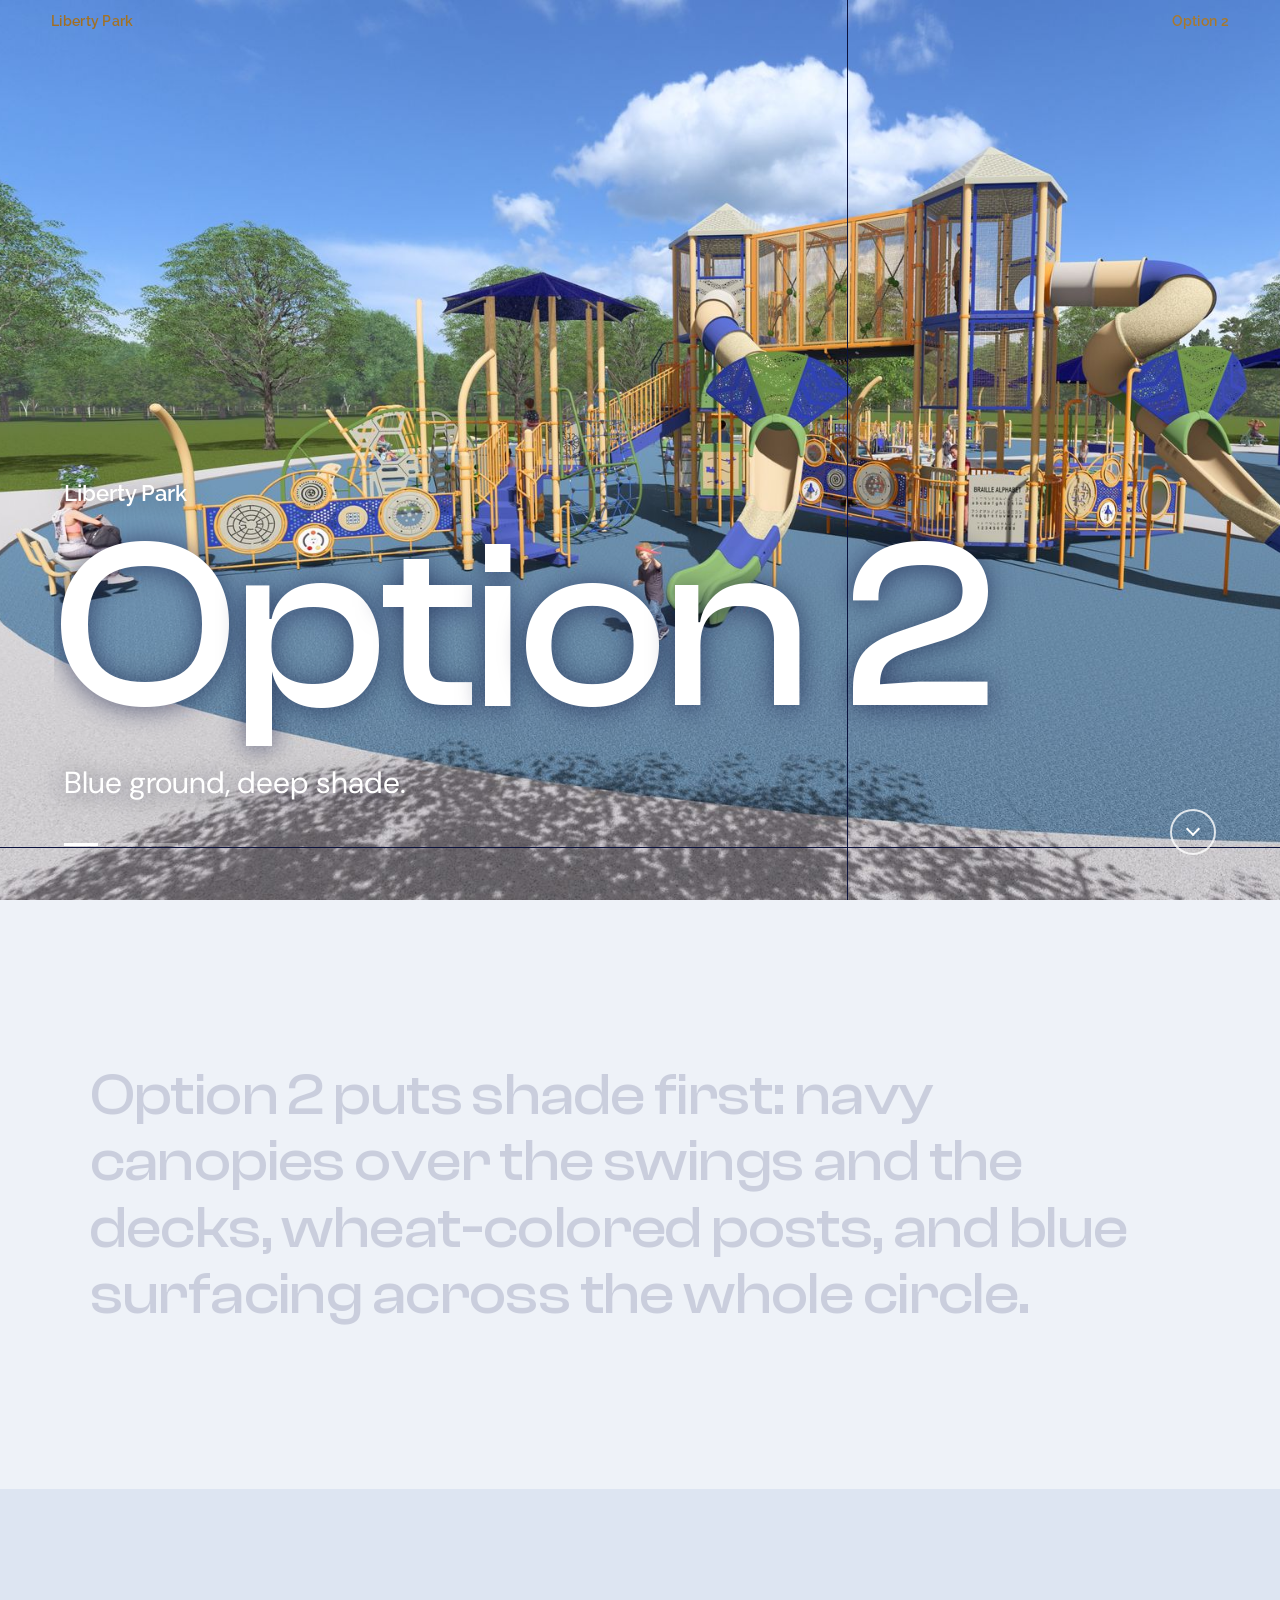
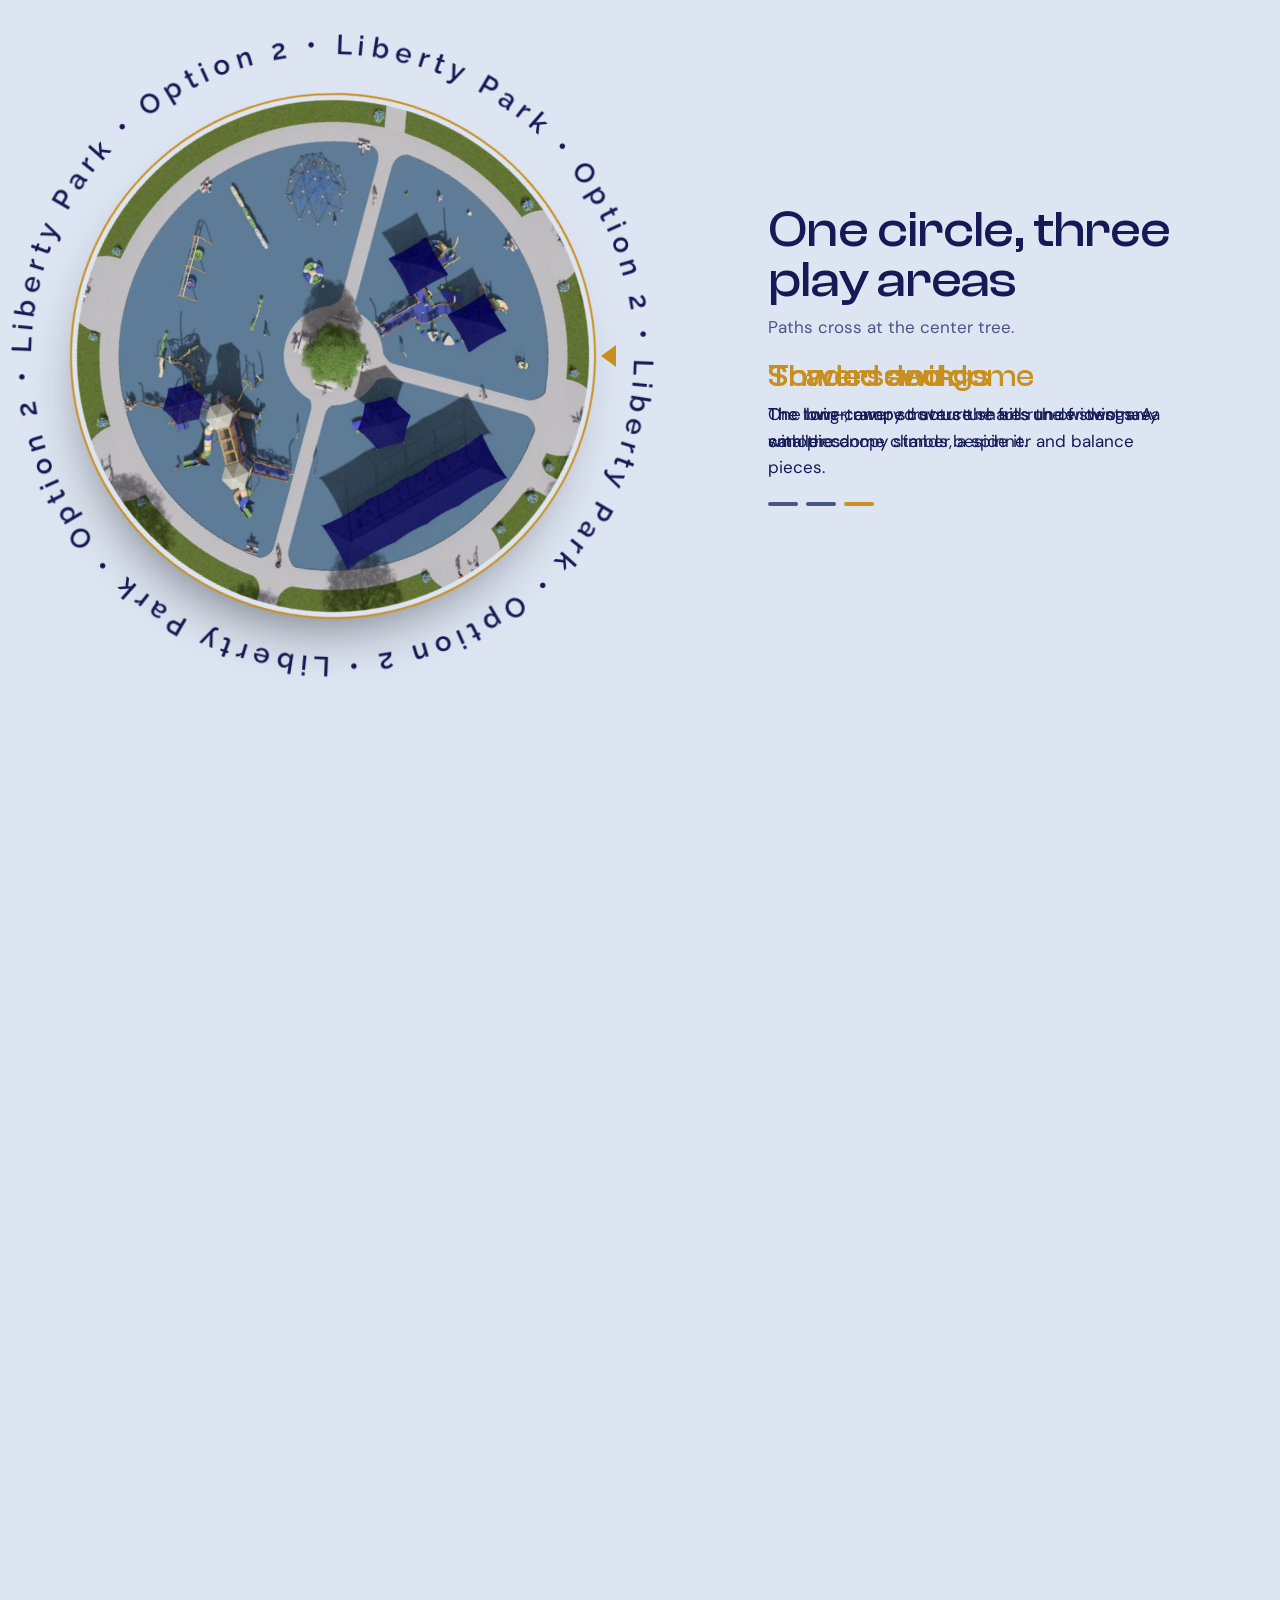
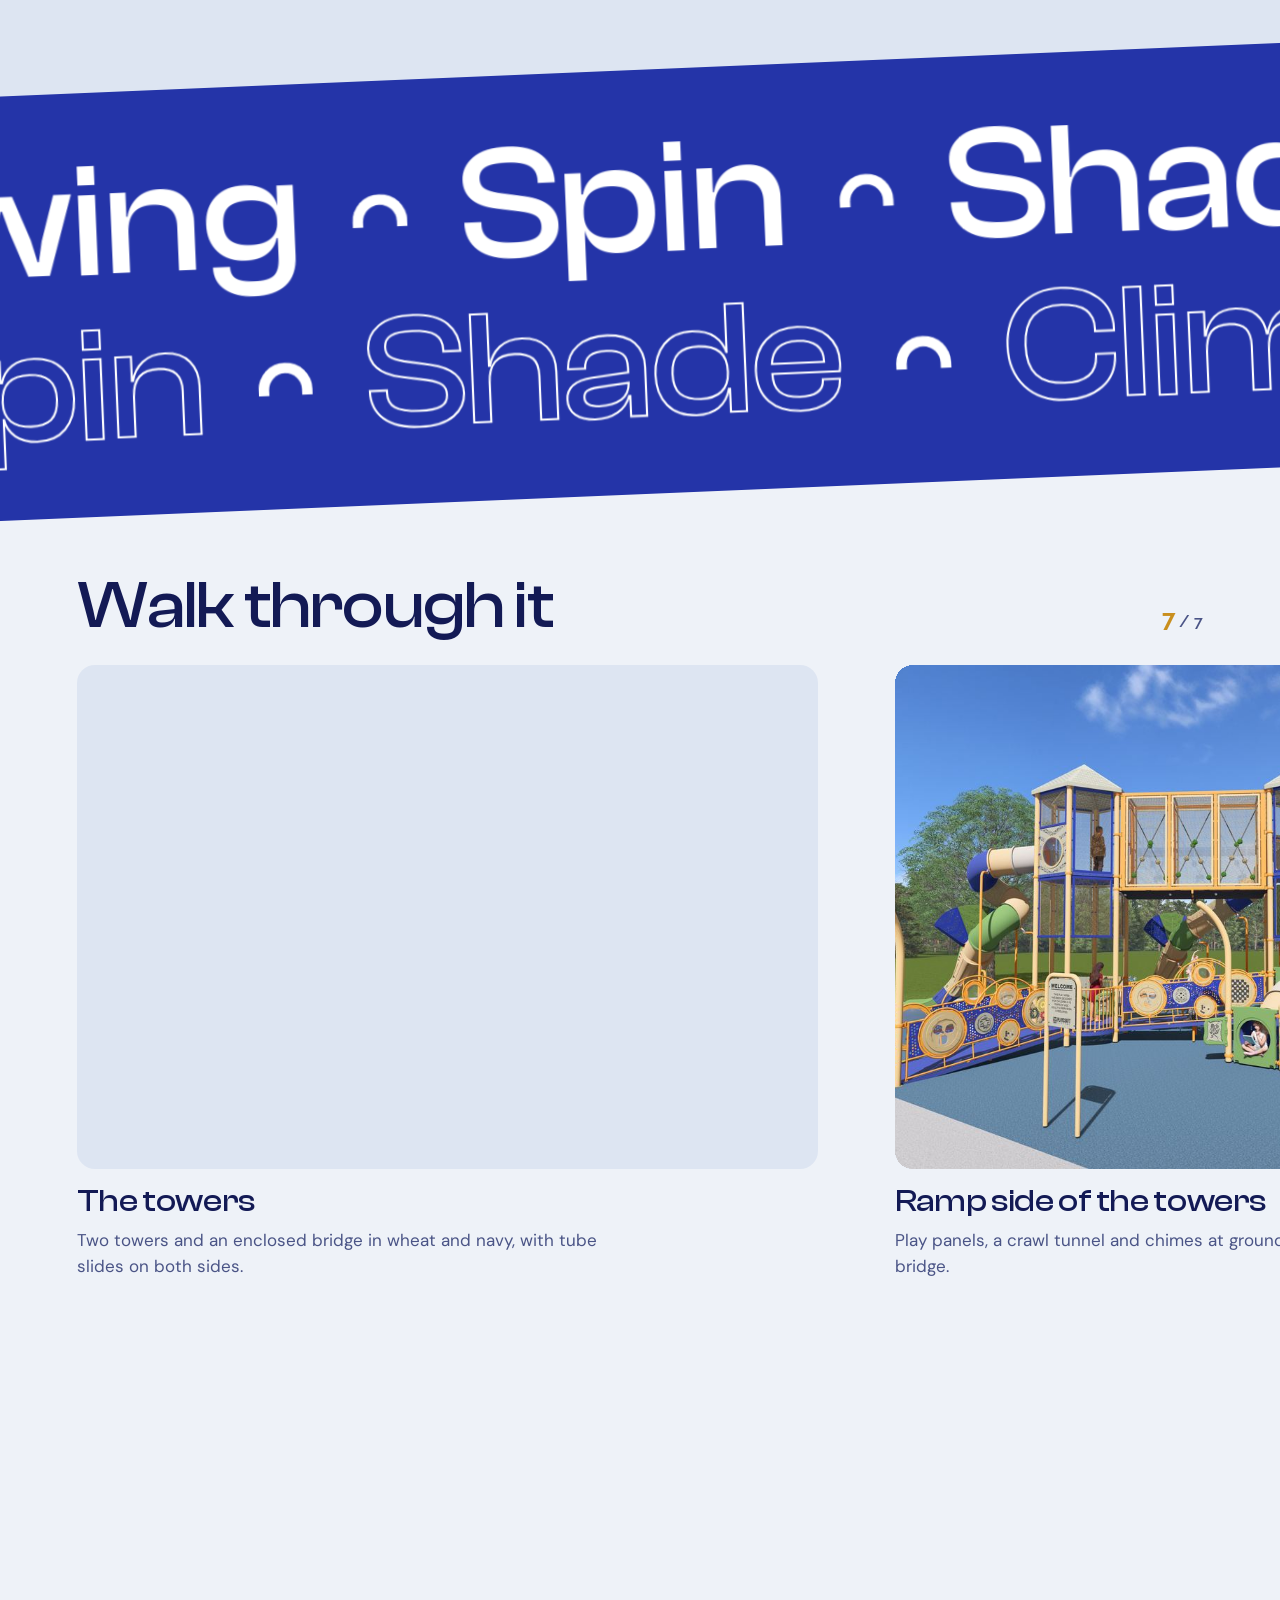
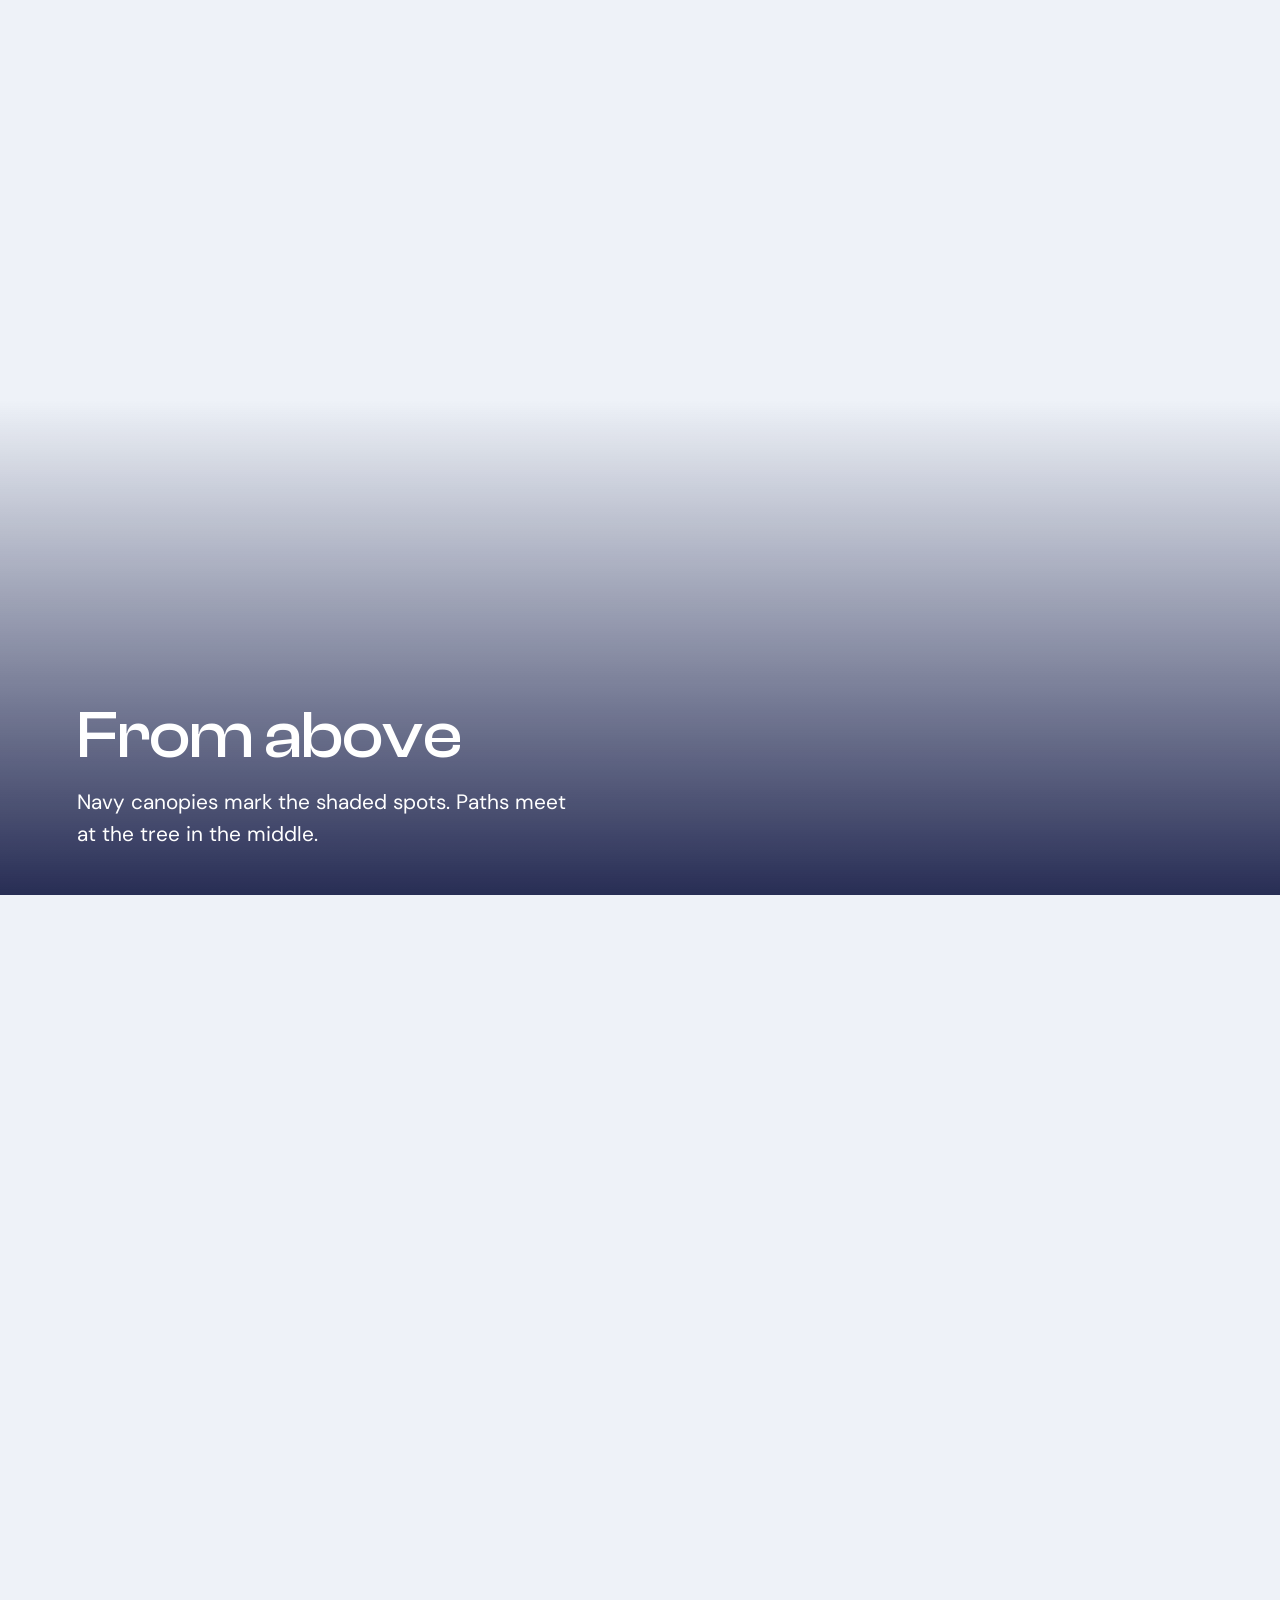
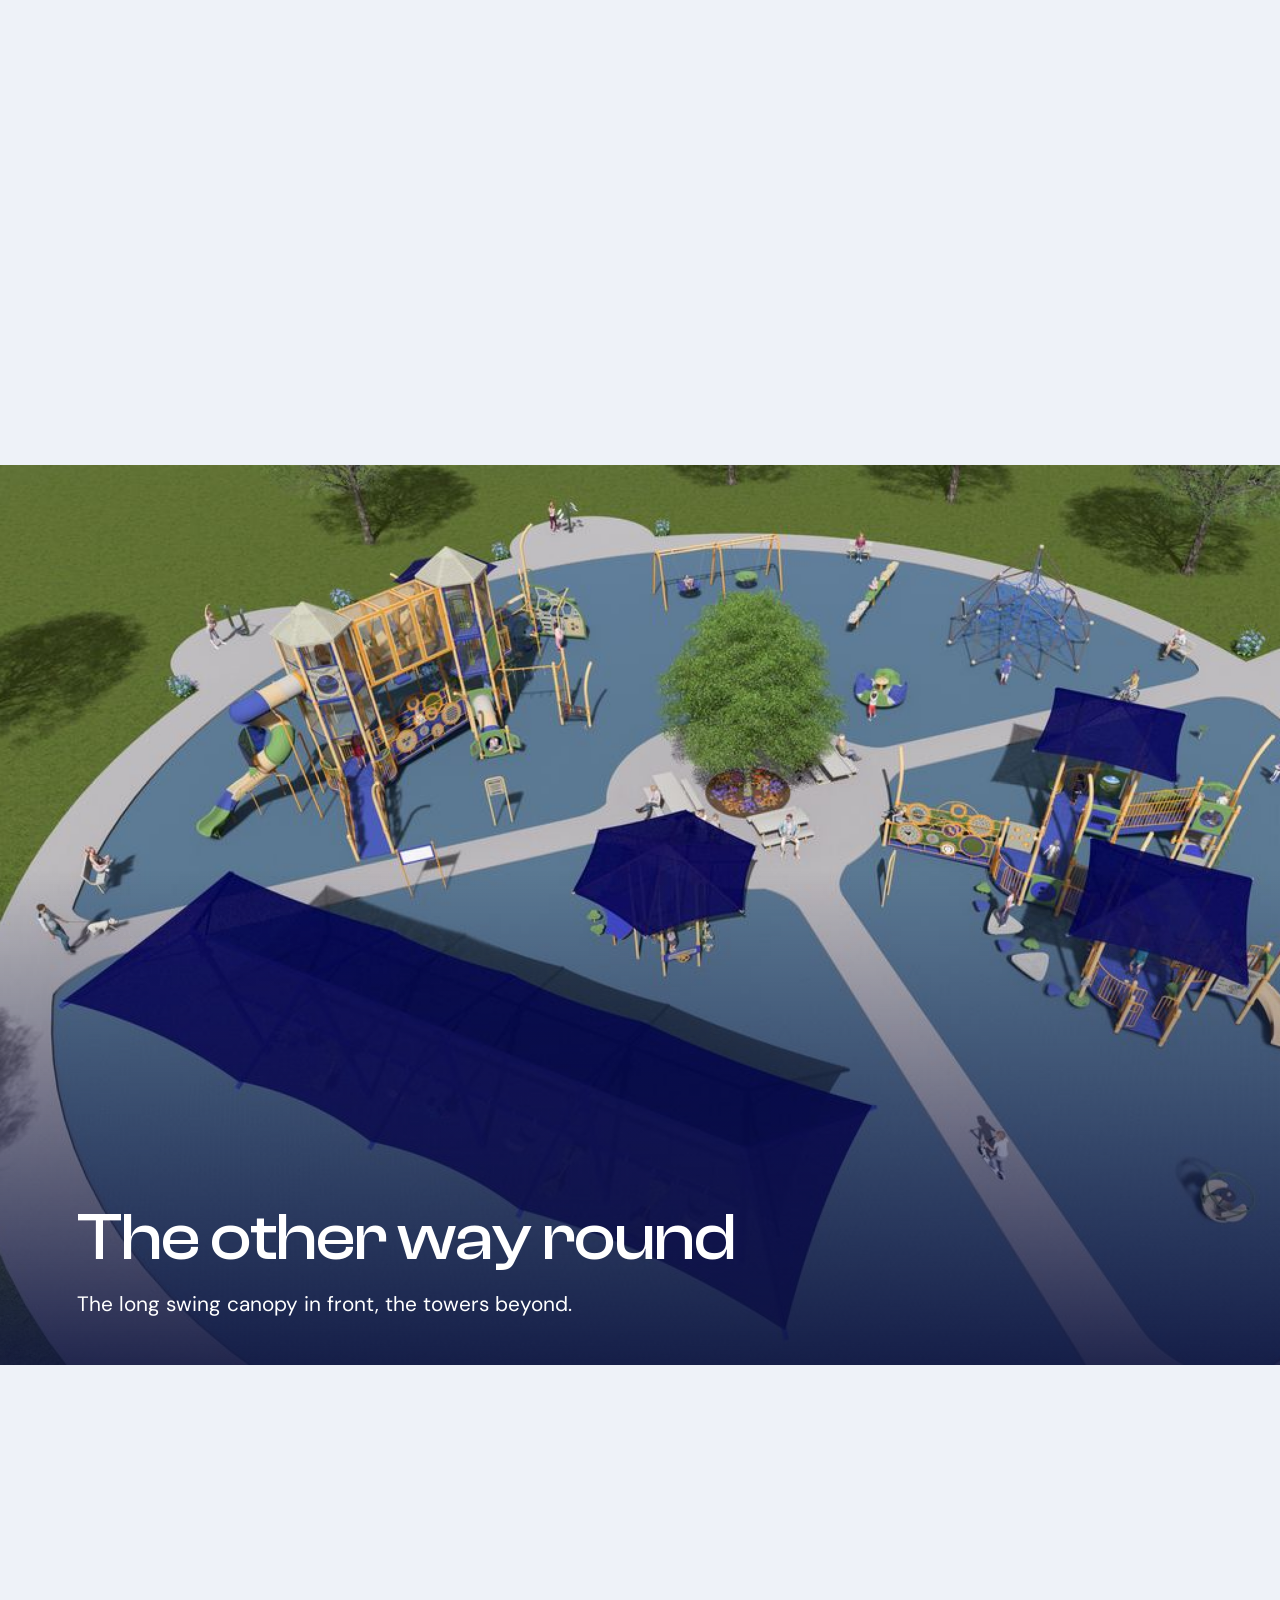
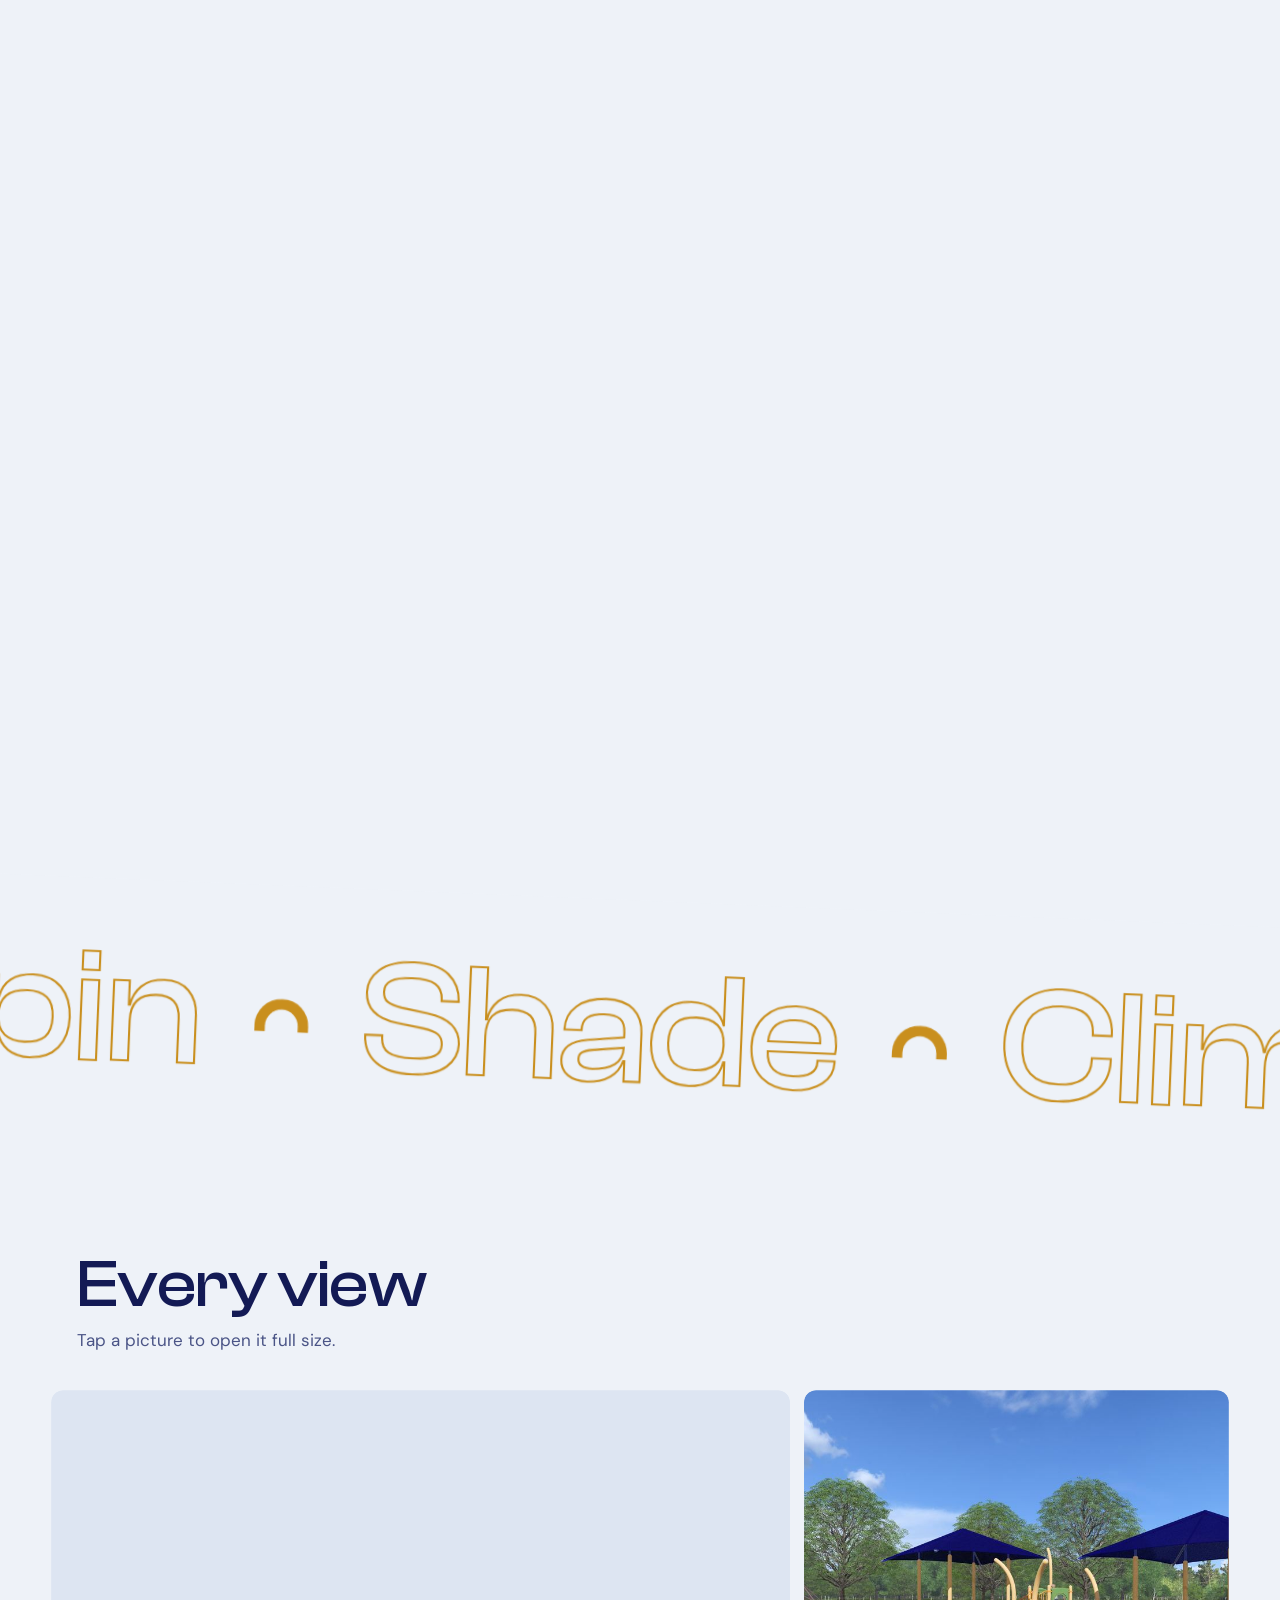
==== commit 55ae2de8: "Reveal gallery pictures that a jump scrolled past Co-Authored-By: Claude Fable 5.1 <noreply@anthropi" ====
--- a/option-2/index.html
+++ b/option-2/index.html
@@ -534,7 +534,9 @@
   function reveal() {
     for (var i = pending.length - 1; i >= 0; i--) {
       var r = pending[i].getBoundingClientRect();
-      if (r.top < vh * 0.9 && r.bottom > 0) {
+      // anything at or above the lower edge counts, so a jump to the bottom of
+      // the page does not leave the pictures it skipped still hidden
+      if (r.top < vh * 0.9) {
         pending[i].classList.add('in');
         pending.splice(i, 1);
       }
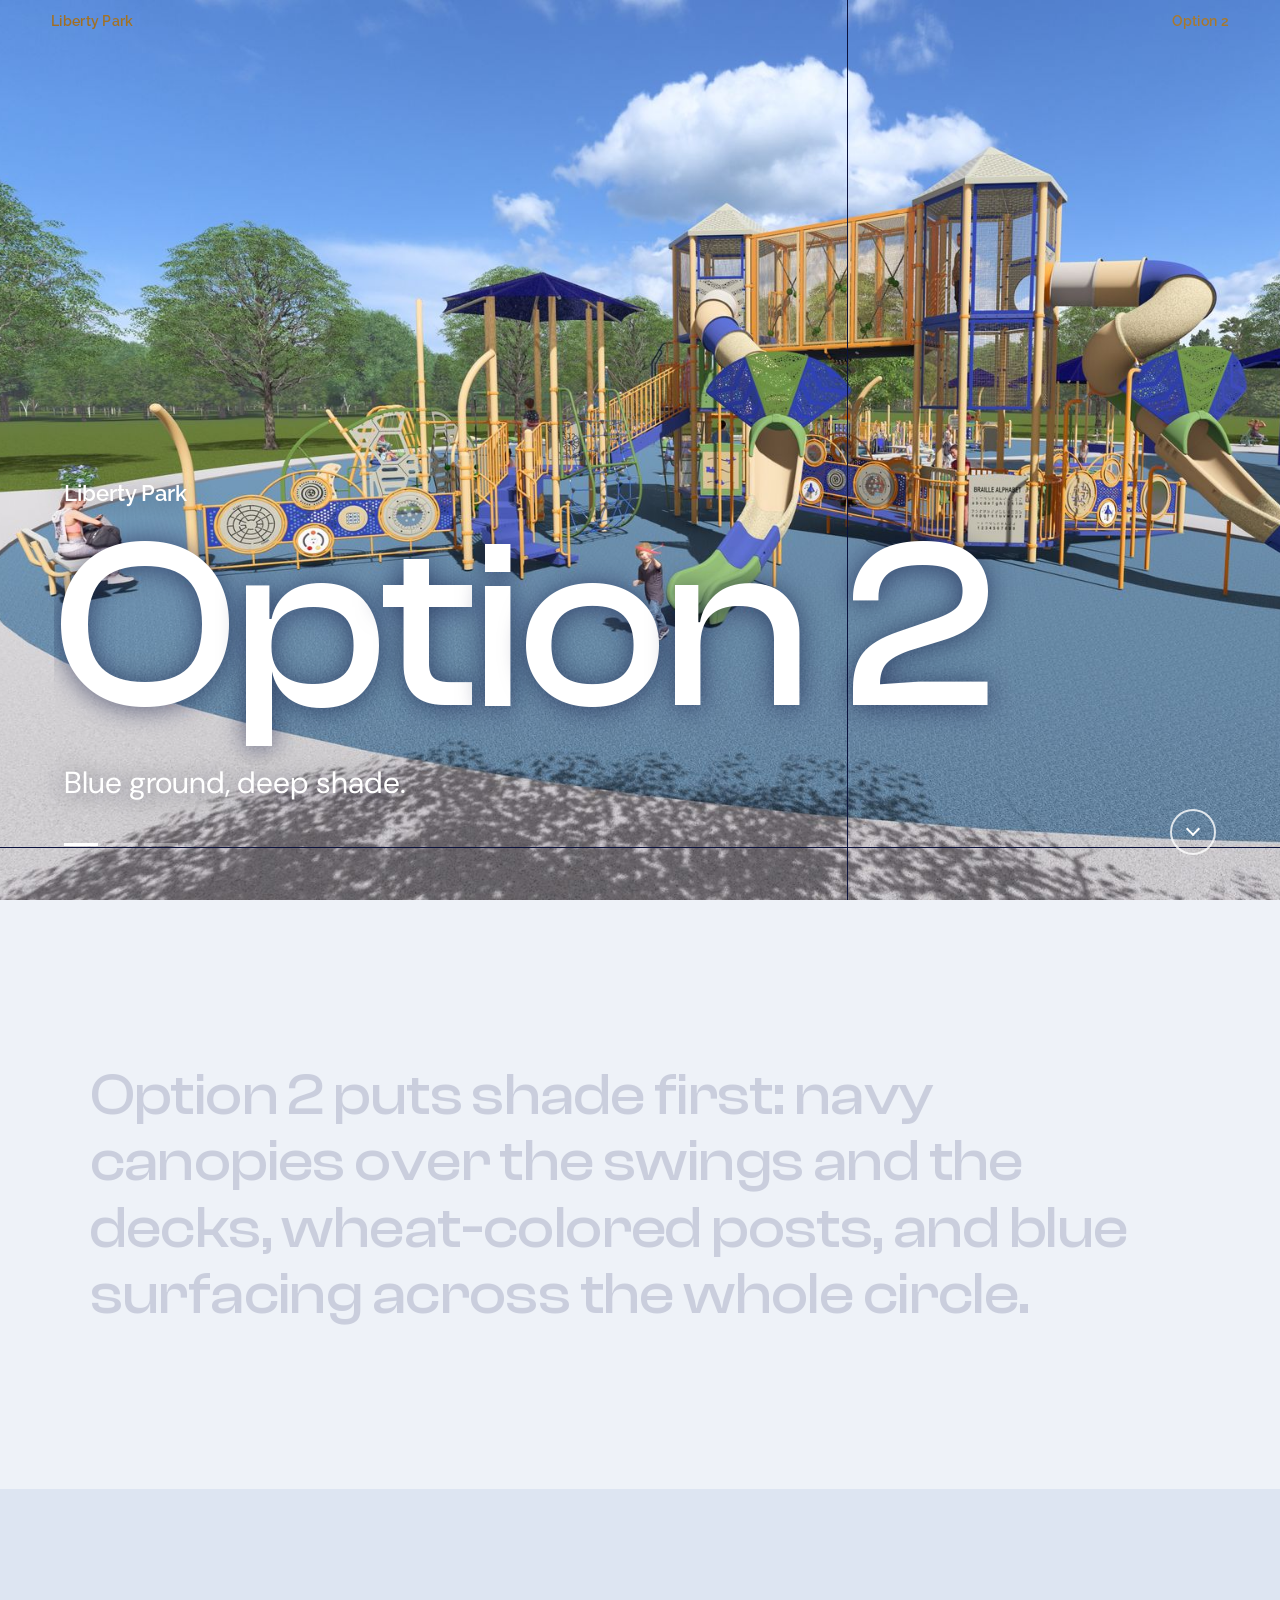
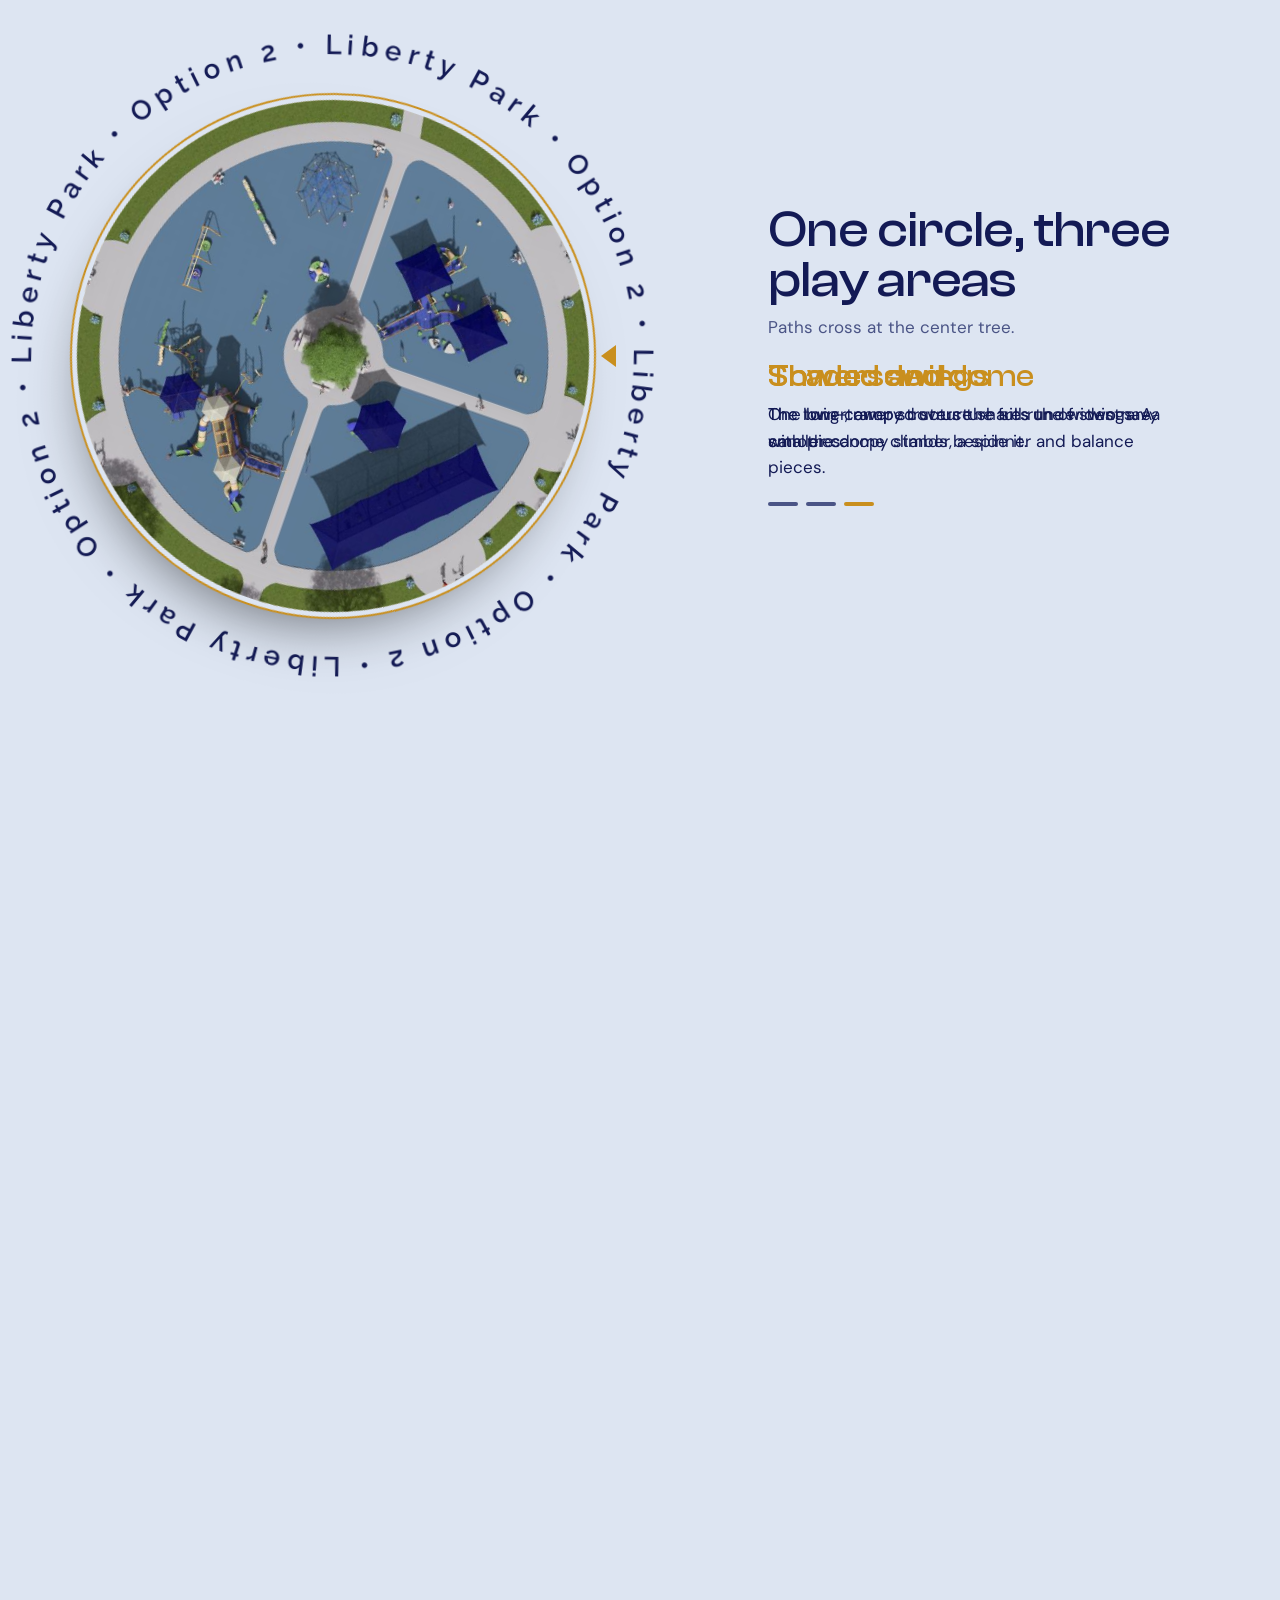
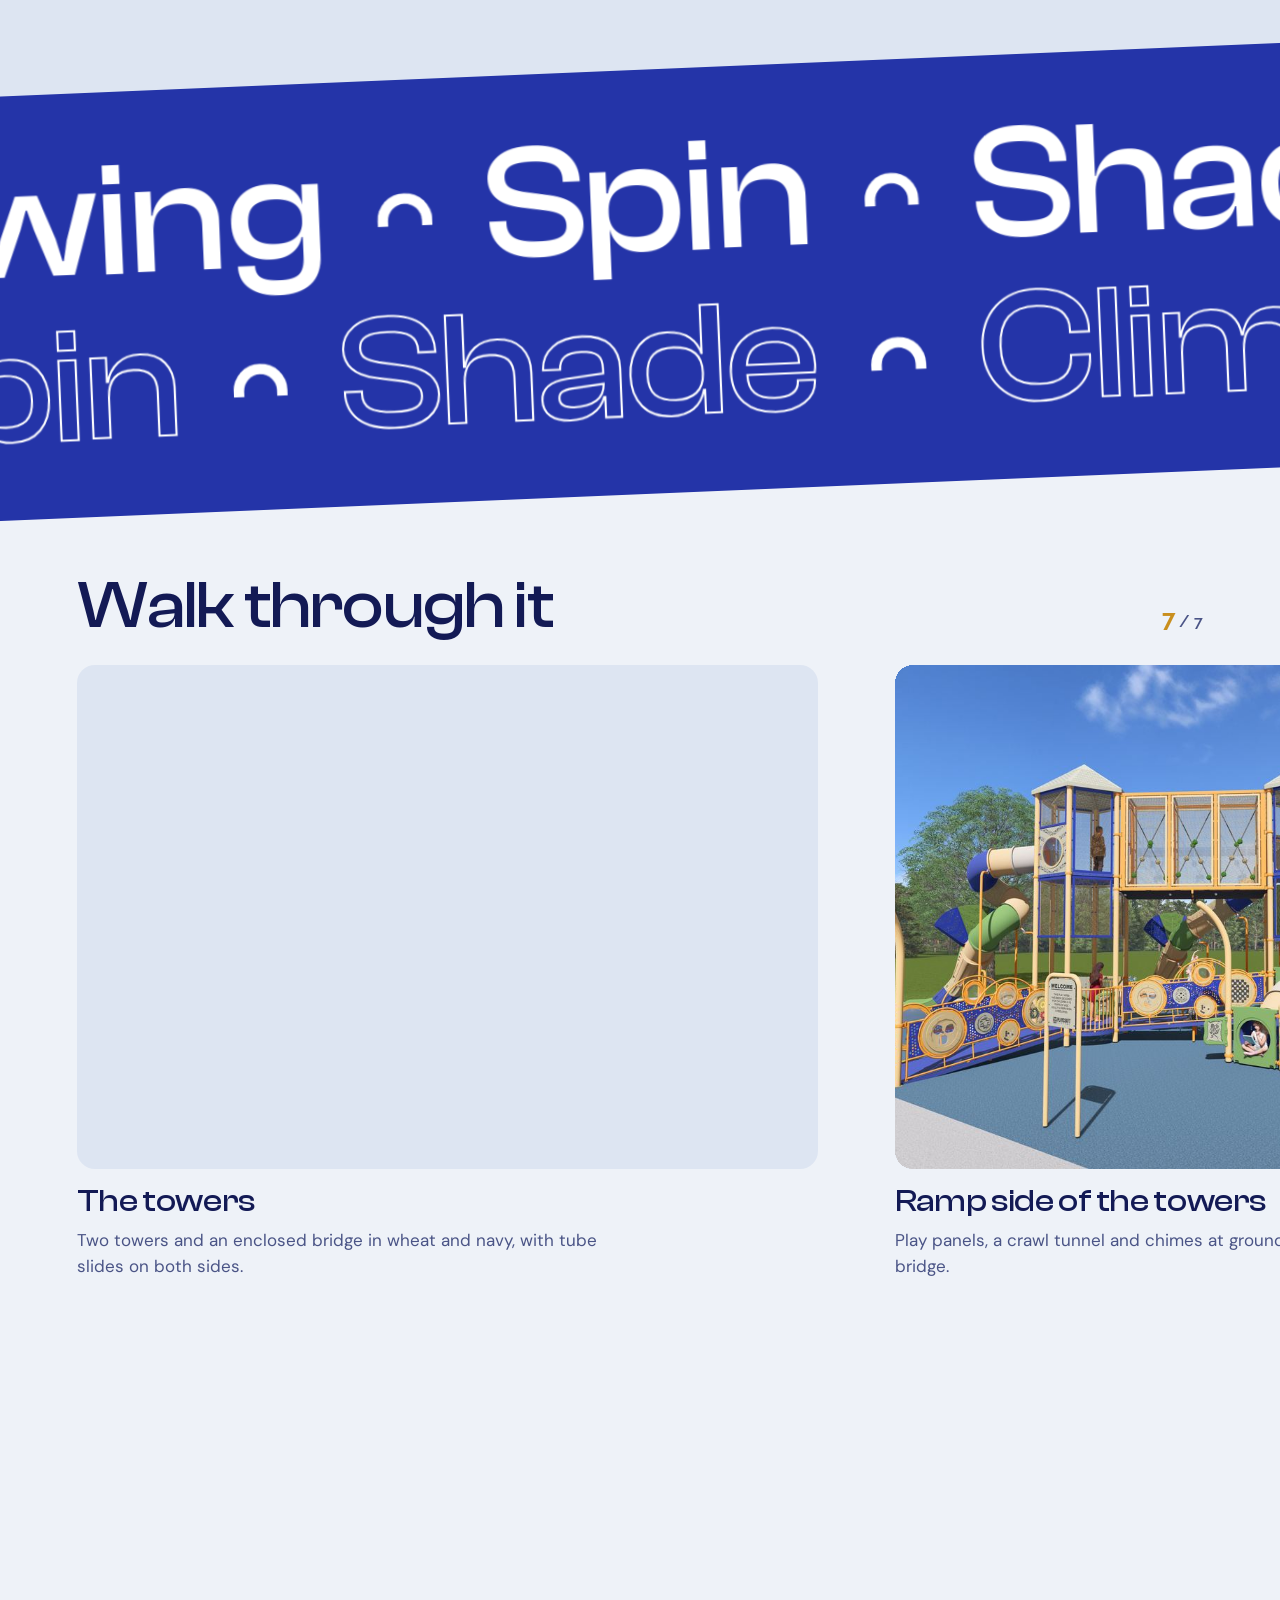
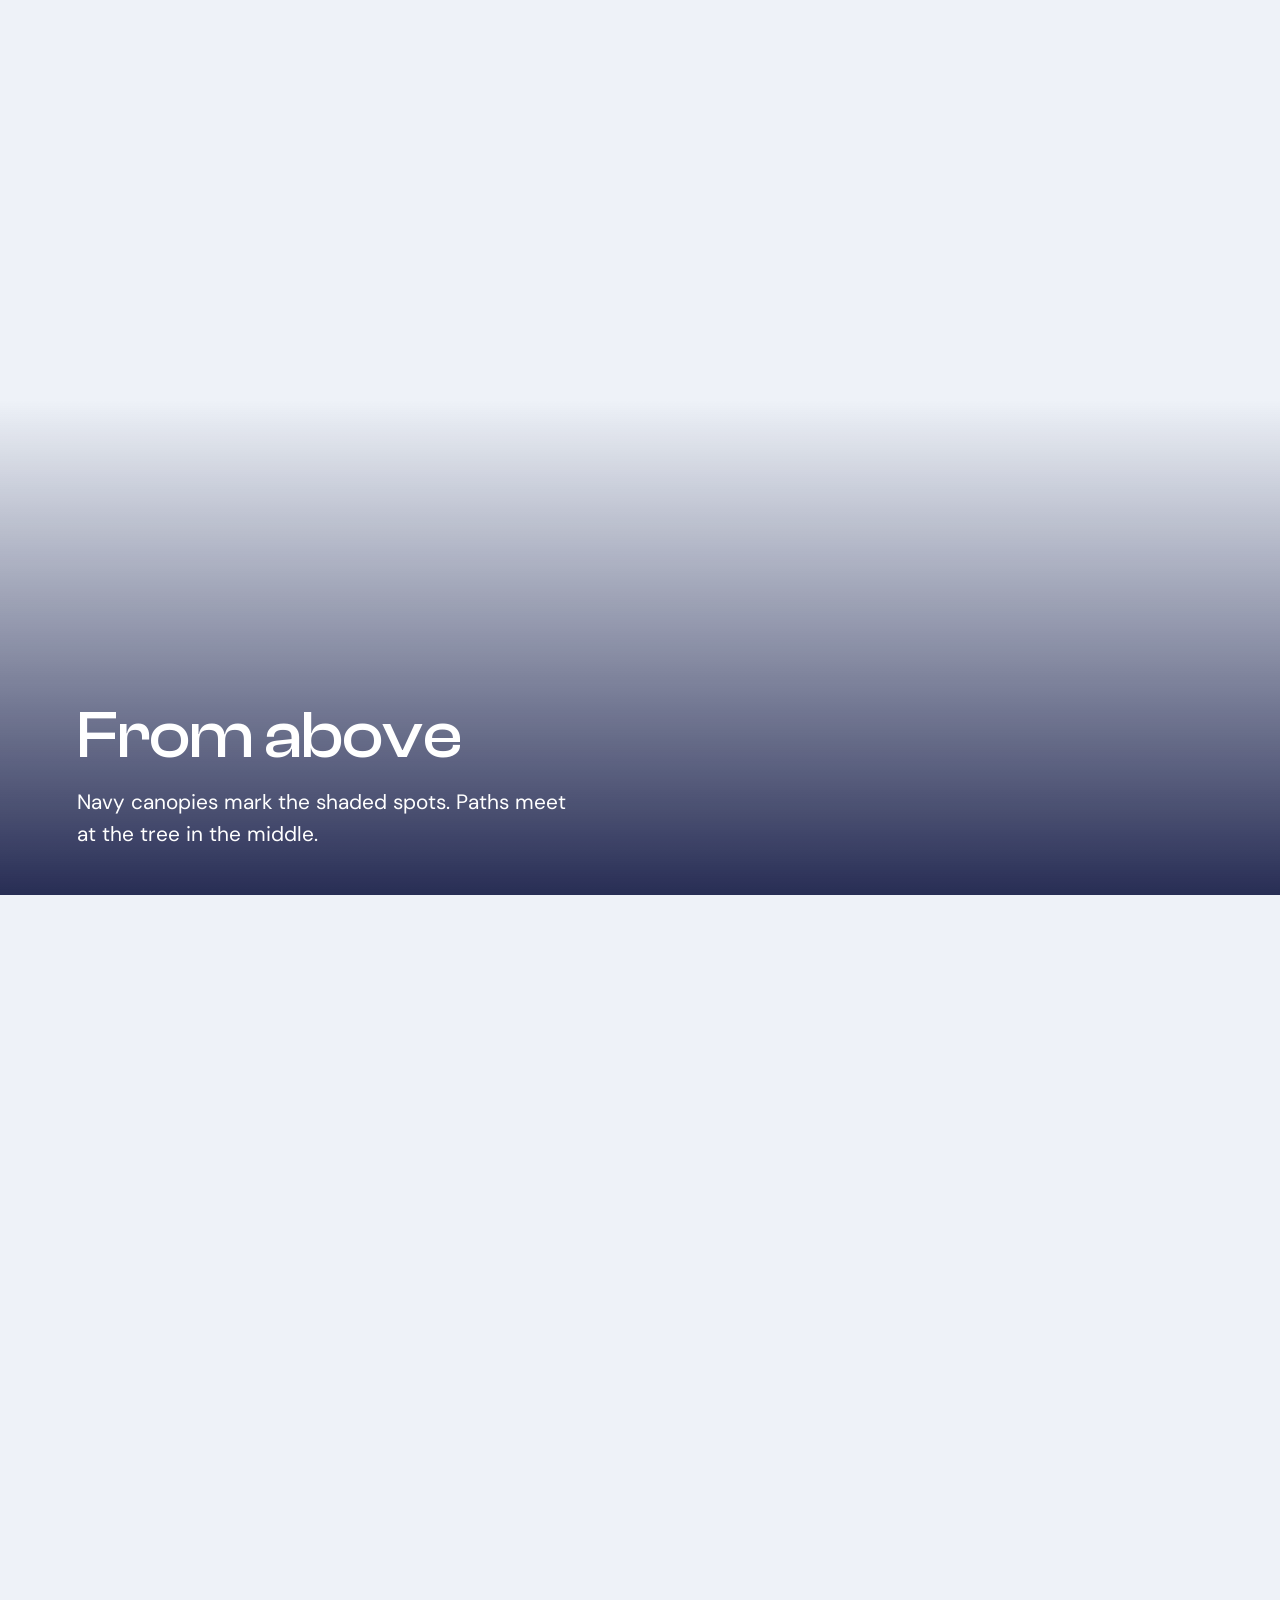
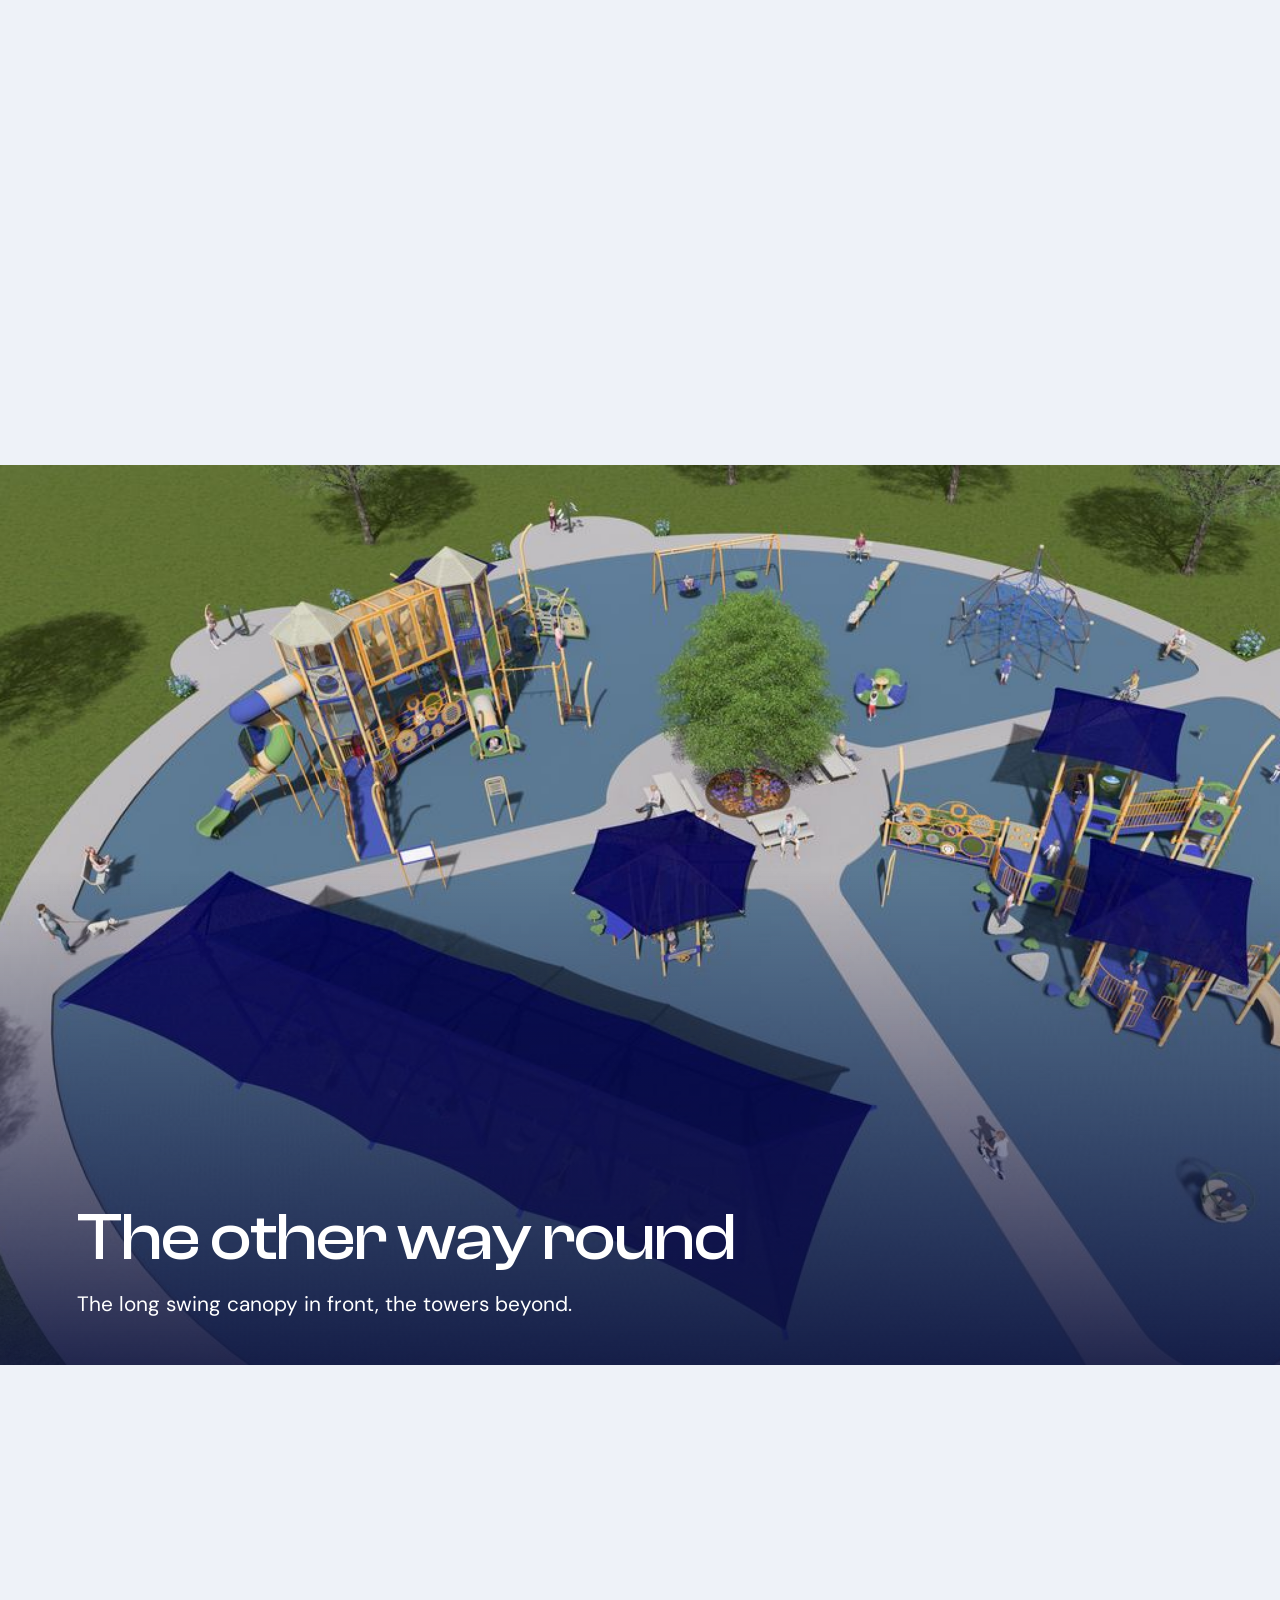
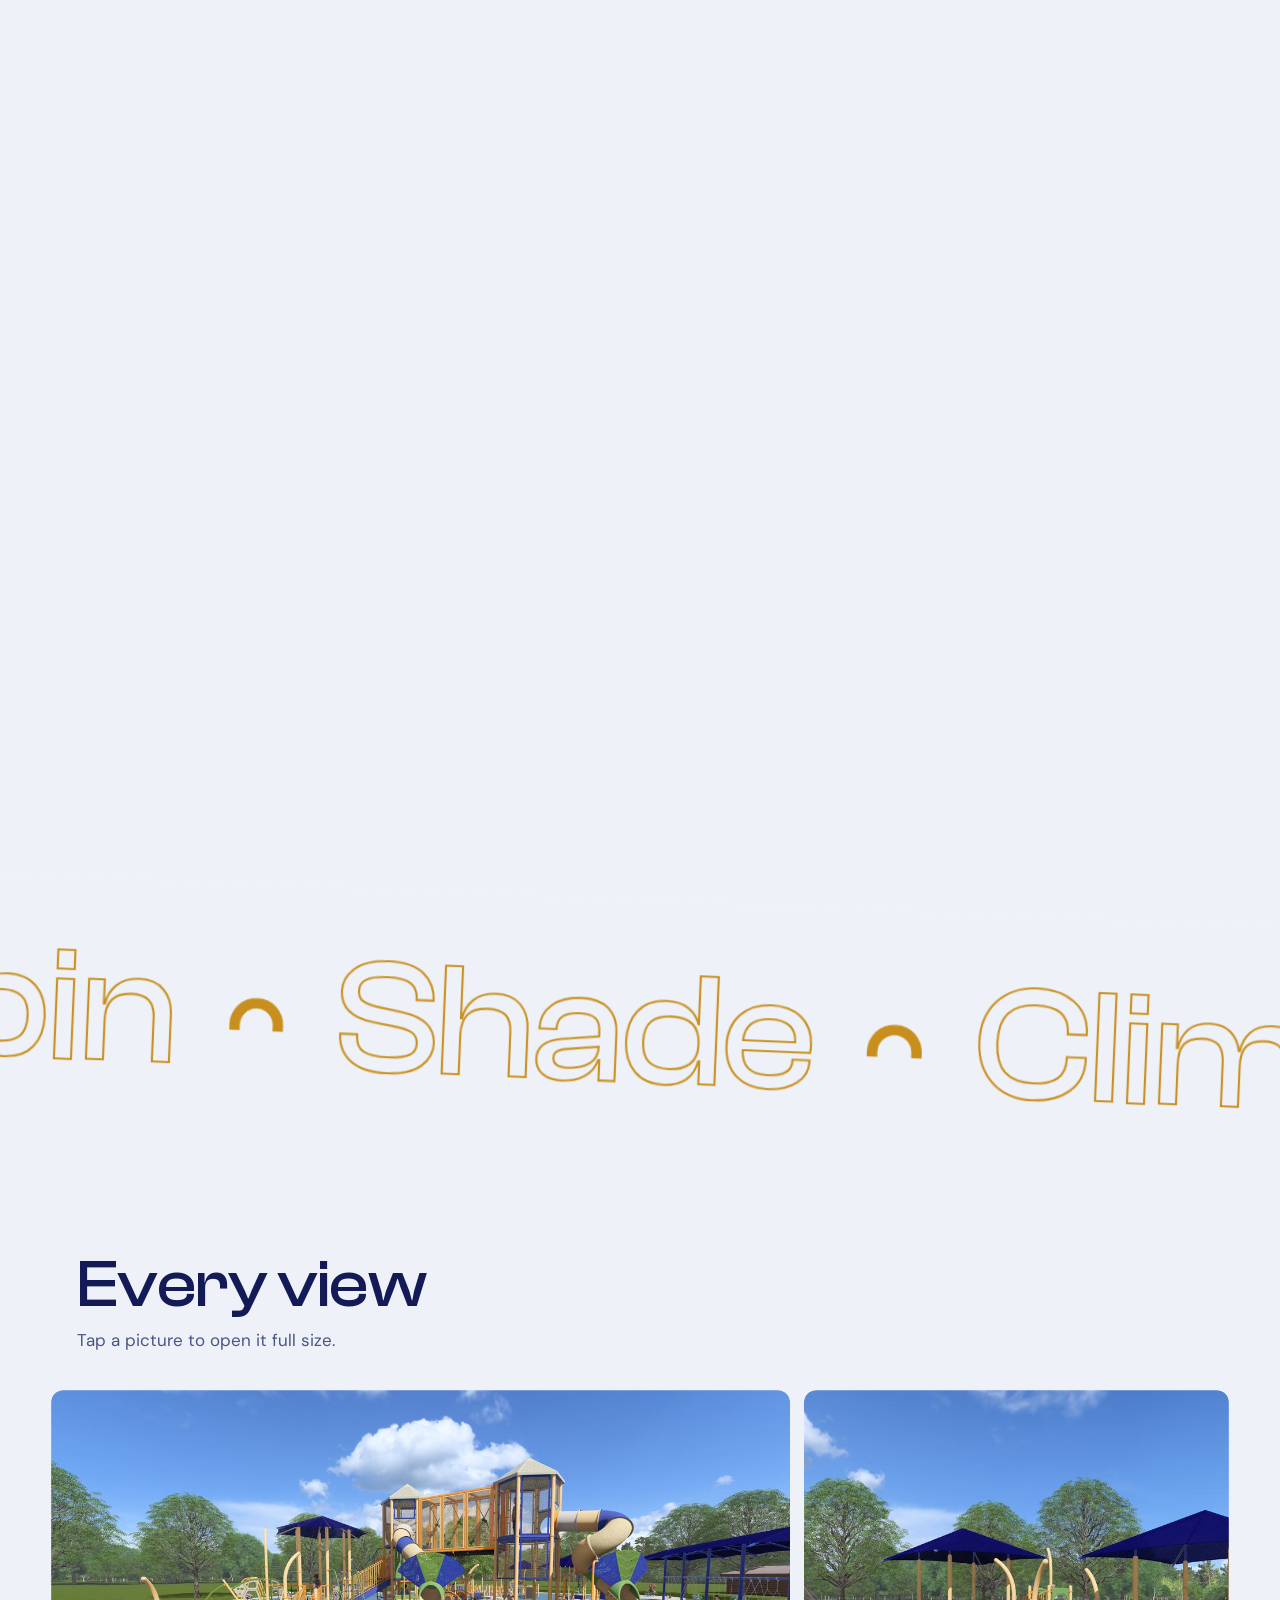
==== commit 5824e168: "Link each option page to the other two in its footer Co-Authored-By: Claude Fable 5.1 <noreply@anthr" ====
--- a/option-2/index.html
+++ b/option-2/index.html
@@ -206,7 +206,9 @@
 .foot__big{font-size:clamp(4rem,19.5vw,15rem);line-height:.86;margin:0 0 .18em -.04em}
 .foot__line{font:600 1.05rem/1.4 "Raleway",sans-serif}
 .foot__note{max-width:44ch;margin-top:.6em;opacity:.86;font-size:.95rem}
-.foot__others{display:flex;gap:1.2em;margin-top:1.6em;font:600 1rem "Raleway",sans-serif}
+.foot__others{display:flex;flex-wrap:wrap;align-items:center;gap:.7em;margin-top:2em;font:600 1rem "Raleway",sans-serif}
+.foot__others span{flex:1 0 100%}
+.foot .foot__others a{padding:.75em 1.3em;border-radius:999px;background:var(--on-a1);color:var(--a1);text-decoration:none}
 .foot a{color:inherit}
 .foot__top{display:inline-block;margin-top:2em;font:600 1rem "Raleway",sans-serif;padding:.75em 1.3em;border:2px solid currentColor;border-radius:999px;text-decoration:none}
 
@@ -353,7 +355,7 @@
   <p class="foot__big" aria-hidden="true">Option 2</p>
   <p class="foot__line">Liberty Park playground, option 2 of 3.</p>
   <p class="foot__note">Renderings show design intent. Colors, equipment and site details may change before construction.</p>
-
+  <nav class="foot__others" aria-label="The other options"><span>See the other options</span><a href="../option-1/">Option 1</a><a href="../option-3/">Option 3</a></nav>
   <a class="foot__top" href="#top">Back to the top</a>
 </footer>
 
